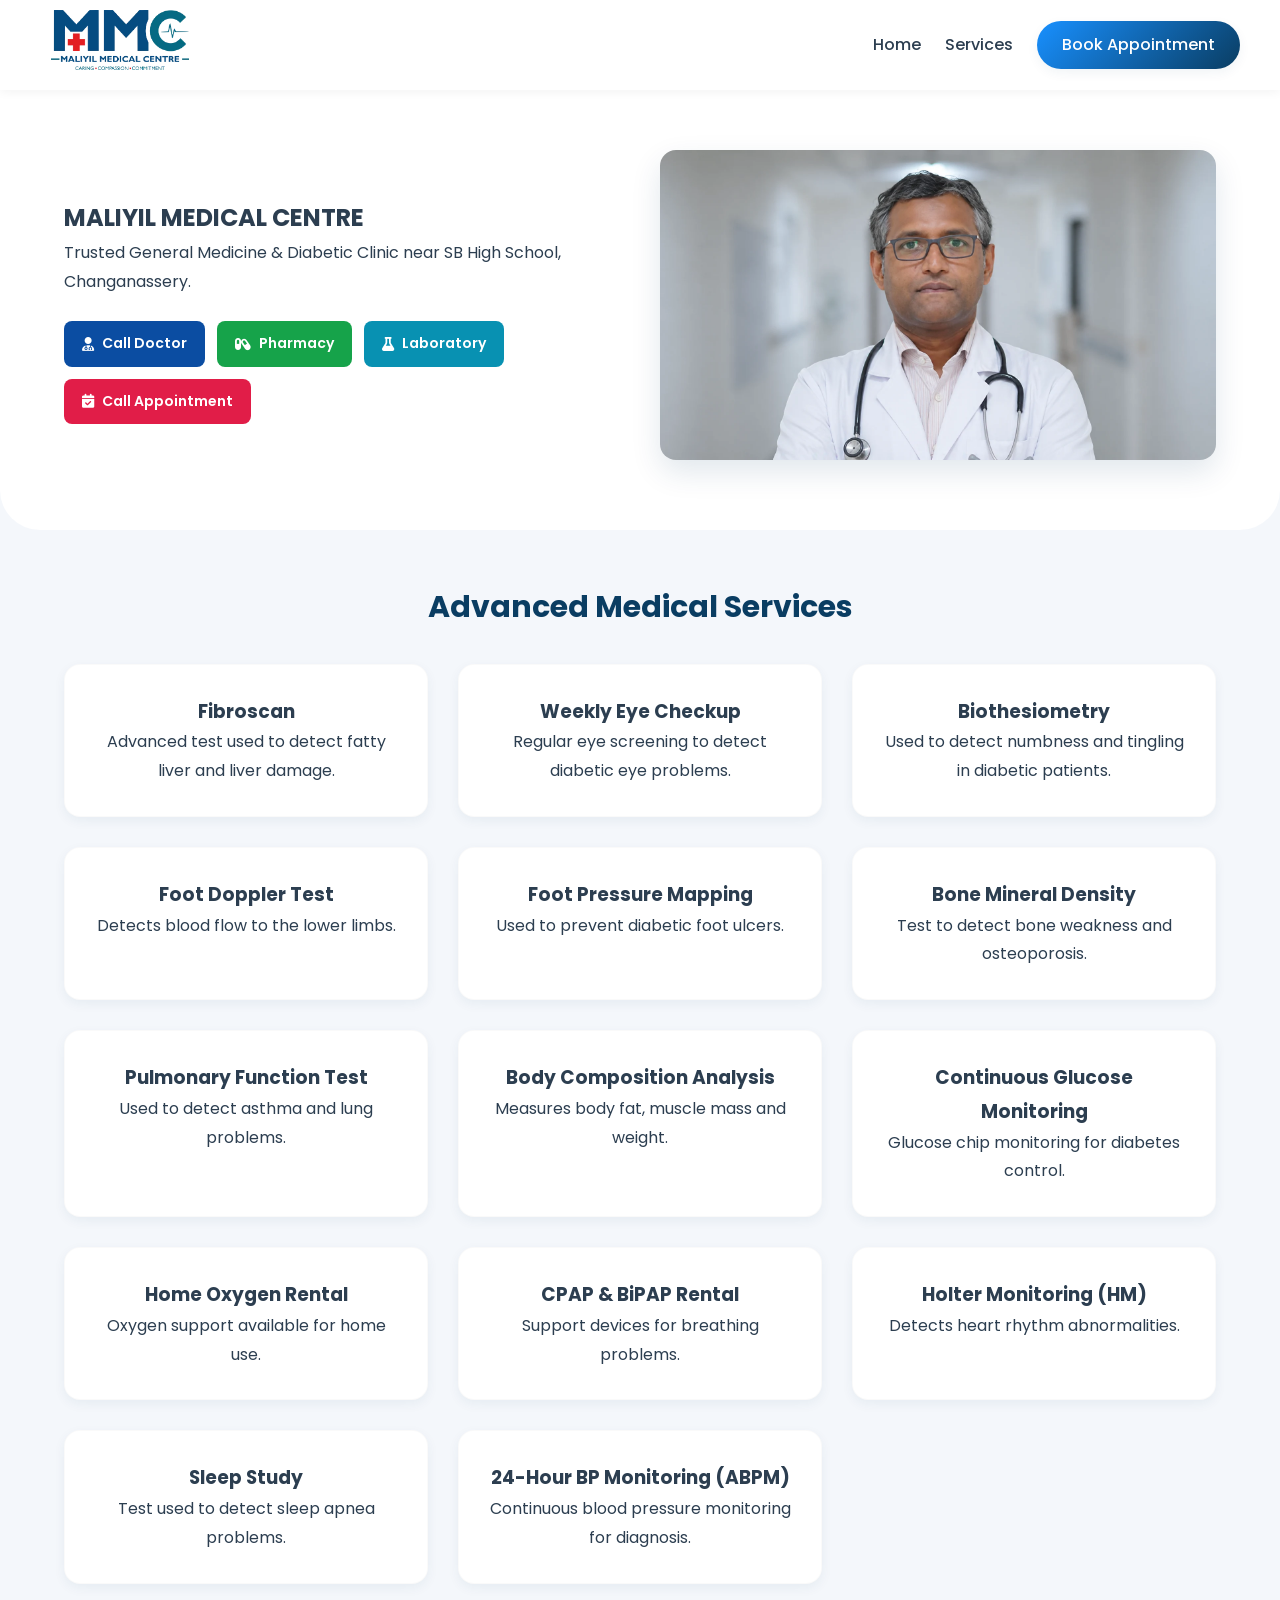
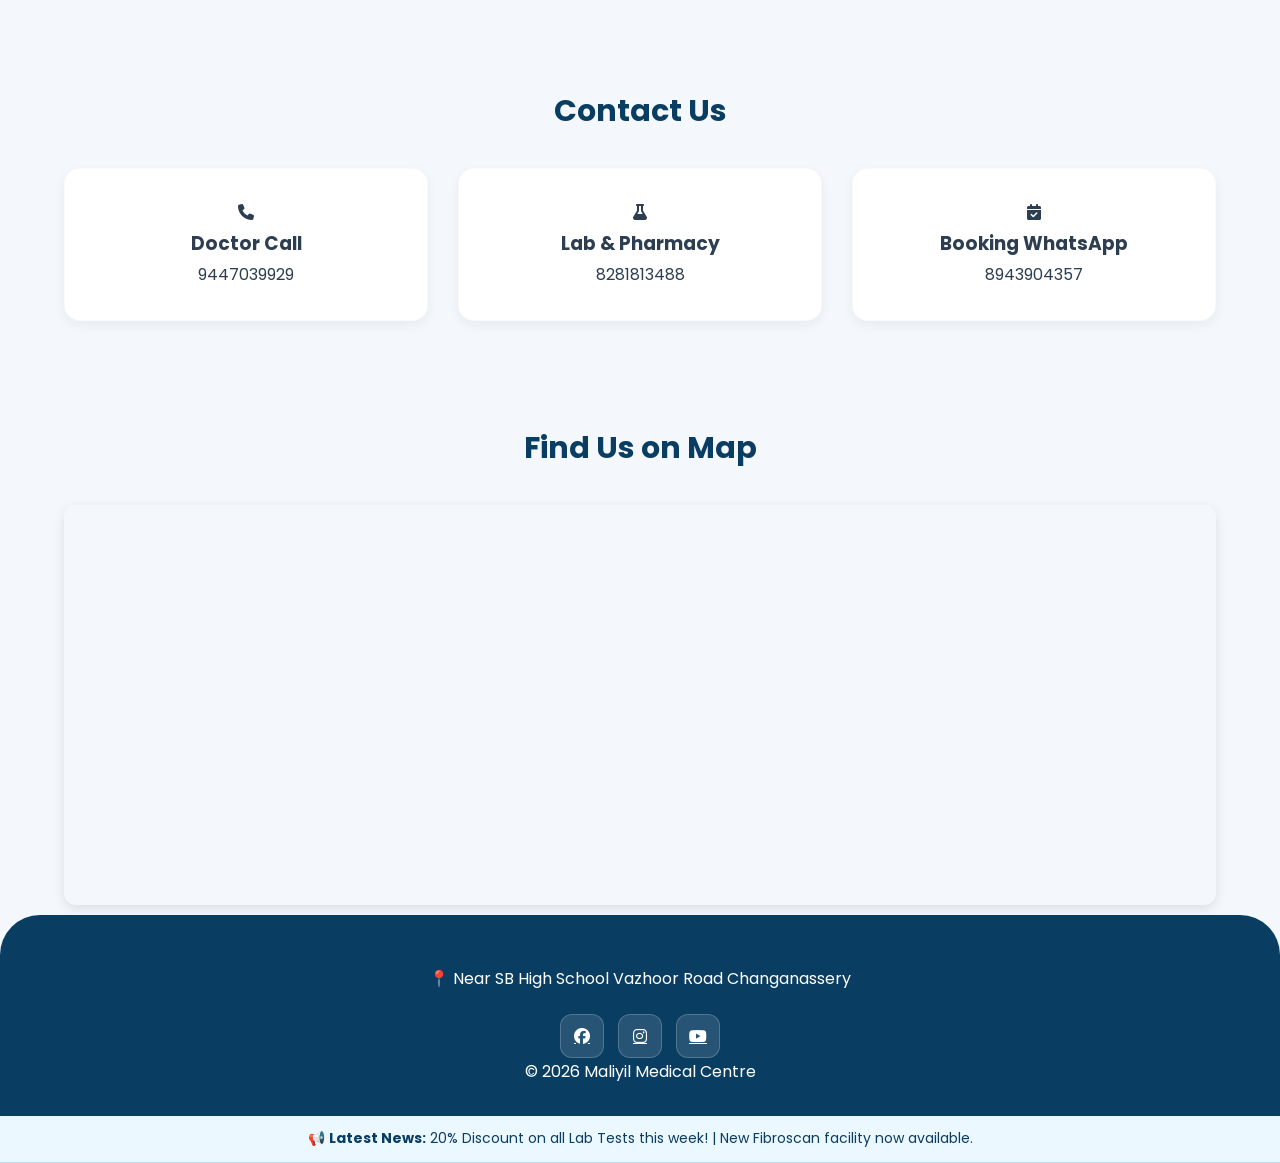
==== index.html @ bd2d511b "Update Holter Monitoring title with abbreviation (HM)" ====
<!DOCTYPE html>
<html lang="en">

<head>

  <meta charset="UTF-8">
  <meta name="viewport" content="width=device-width, initial-scale=1.0">

  <title>Maliyil Medical Centre | Trusted Healthcare in Changanassery</title>
  <meta name="description"
    content="Maliyil Medical Centre in Changanassery offers expert medical treatments, advanced laboratory services, and a 24/7 pharmacy. Quality healthcare since 1991.">
  <meta name="keywords"
    content="Maliyil Medical Centre, Hospital in Changanassery, Lab services Kottayam, 24/7 Pharmacy Kerala, Medical clinic">

  <meta property="og:type" content="website">
  <meta property="og:url" content="https://maliyilmed.in/">
  <meta property="og:title" content="Maliyil Medical Centre | Trusted Healthcare">
  <meta property="og:description"
    content="Expert medical care, advanced lab, and 24/7 pharmacy services at Maliyil Medical Centre, Changanassery.">
  <meta property="og:image" content="https://maliyilmed.in/images/og-image.jpg">
  <link rel="stylesheet" href="style.css">

  <link href="https://fonts.googleapis.com/css2?family=Poppins:wght@300;400;500;600;700&display=swap" rel="stylesheet">

  <link rel="stylesheet" href="https://cdnjs.cloudflare.com/ajax/libs/font-awesome/6.5.0/css/all.min.css">
  <link rel="icon" type="image/png" href="images/favicon.png">
</head>

<body>

  <!-- HEADER -->

  <header class="header">

    <div class="container header-container">

      <!-- LOGO -->

      <div class="logo">
        <img src="images/logo.webp" alt="Maliyil Medical Centre" width="160" height="60">
      </div>

      <!-- MOBILE MENU BUTTON -->

      <div class="menu-toggle" id="menu-toggle">

        <i class="fa-solid fa-bars"></i>

      </div>

      <!-- NAVIGATION -->

      <nav class="nav" id="nav-menu">

        <a href="index.html">Home</a>

        <a href="services.html">Services</a>

        <a href="contact.html" class="btn-main">
          Book Appointment
        </a>

      </nav>

    </div>

  </header>



  <!-- HERO SECTION -->

  <section class="hero">

    <div class="container hero-grid">

      <div>

        <h1>
          MALIYIL MEDICAL CENTRE
        </h1>

        <p>
          Trusted General Medicine & Diabetic Clinic
          near SB High School, Changanassery.
        </p>

        <div class="hero-buttons">

          <a href="tel:9447039929" class="call-btn doctor">
            <i class="fa-solid fa-user-doctor"></i>
            Call Doctor
          </a>

          <a href="tel:8281813488" class="call-btn pharmacy">
            <i class="fa-solid fa-capsules"></i>
            Pharmacy
          </a>

          <a href="tel:8281813488" class="call-btn lab">
            <i class="fa-solid fa-flask"></i>
            Laboratory
          </a>

          <a href="tel:8943904357" class="call-btn appointment">

            <i class="fa-solid fa-calendar-check"></i>
            Call Appointment

          </a>


        </div>

      </div>

      <div>

        <img src="images/doctor.webp" alt="Doctor Consultation">

      </div>

    </div>

  </section>



  <!-- TITLE -->

  <section class="services">

    <div class="container">

      <h2 class="section-title">

        Advanced Medical Services

      </h2>



      <div class="services-grid">

        <!-- Fibroscan -->

        <div class="service-card">

          <h3>Fibroscan</h3>

          <p>

            Advanced test used to detect
            fatty liver and liver damage.

          </p>

        </div>



        <!-- Eye Check -->

        <div class="service-card">

          <h3>Weekly Eye Checkup</h3>

          <p>

            Regular eye screening to
            detect diabetic eye problems.

          </p>

        </div>



        <!-- Biothesiometry -->

        <div class="service-card">

          <h3>Biothesiometry</h3>

          <p>

            Used to detect numbness
            and tingling in diabetic patients.

          </p>

        </div>



        <!-- Foot Doppler -->

        <div class="service-card">

          <h3>Foot Doppler Test</h3>

          <p>

            Detects blood flow to the
            lower limbs.

          </p>

        </div>



        <!-- Foot Pressure -->

        <div class="service-card">

          <h3>Foot Pressure Mapping</h3>

          <p>

            Used to prevent diabetic
            foot ulcers.

          </p>

        </div>



        <!-- Bone -->

        <div class="service-card">

          <h3>Bone Mineral Density</h3>

          <p>

            Test to detect bone weakness
            and osteoporosis.

          </p>

        </div>



        <!-- Pulmonary -->

        <div class="service-card">

          <h3>Pulmonary Function Test</h3>

          <p>

            Used to detect asthma
            and lung problems.

          </p>

        </div>



        <!-- Body Composition -->

        <div class="service-card">

          <h3>Body Composition Analysis</h3>

          <p>

            Measures body fat,
            muscle mass and weight.

          </p>

        </div>



        <!-- CGM -->

        <div class="service-card">

          <h3>Continuous Glucose Monitoring</h3>

          <p>

            Glucose chip monitoring
            for diabetes control.

          </p>

        </div>



        <!-- Oxygen -->

        <div class="service-card">

          <h3>Home Oxygen Rental</h3>

          <p>

            Oxygen support available
            for home use.

          </p>

        </div>



        <!-- CPAP -->

        <div class="service-card">

          <h3>CPAP & BiPAP Rental</h3>

          <p>

            Support devices for
            breathing problems.

          </p>

        </div>



        <!-- Holter -->

        <div class="service-card">

          <h3>Holter Monitoring (HM)</h3>

          <p>

            Detects heart rhythm
            abnormalities.

          </p>

        </div>



        <!-- Sleep Study -->

        <div class="service-card">

          <h3>Sleep Study</h3>

          <p>

            Test used to detect
            sleep apnea problems.

          </p>

        </div>



        <!-- ABPM -->

        <div class="service-card">

          <h3>24-Hour BP Monitoring (ABPM)</h3>

          <p>

            Continuous blood pressure
            monitoring for diagnosis.

          </p>

        </div>



      </div>

    </div>

  </section>


  <!-- CONTACT QUICK -->

  <section class="contact">

    <div class="container">

      <h2 class="section-title">

        Contact Us

      </h2>

      <div class="contact-grid">

        <div class="contact-card">

          <i class="fa-solid fa-phone"></i>

          <h3>Doctor Call</h3>

          <p>

            9447039929

          </p>

        </div>



        <div class="contact-card">

          <i class="fa-solid fa-flask"></i>

          <h3>Lab & Pharmacy</h3>

          <p>

            8281813488

          </p>

        </div>



        <div class="contact-card">

          <i class="fa-solid fa-calendar-check"></i>

          <h3>Booking WhatsApp</h3>

          <p>

            8943904357

          </p>

        </div>

      </div>

      <div style="margin-top:50px;">

        <h2 class="section-title">Find Us on Map</h2>

        <iframe
          src="https://www.google.com/maps/embed?pb=!1m14!1m8!1m3!1d1099.1282181165736!2d76.5483012987372!3d9.453321953961831!3m2!1i1024!2i768!4f13.1!3m3!1m2!1s0x3b0625fd7ff3248b%3A0x5011b2dc73ebc284!2sMaliyil%20Medical%20centre!5e1!3m2!1sen!2sin!4v1778557813801!5m2!1sen!2sin"
          width="100%" height="400" style="border:0; border-radius: 12px; box-shadow: 0 4px 12px rgba(0,0,0,0.1);"
          allowfullscreen="" loading="lazy"></iframe>

      </div>

    </div>

  </section>



  <!-- FOOTER -->

  <footer class="footer">

    <div class="container">

      <p>

        📍 Near SB High School
        Vazhoor Road
        Changanassery

      </p>



      <div class="footer-social">

        <a href="#">
          <i class="fab fa-facebook"></i>
        </a>

        <a href="#">
          <i class="fab fa-instagram"></i>
        </a>

        <a href="#">
          <i class="fab fa-youtube"></i>
        </a>

      </div>



      <p>

        © 2026 Maliyil Medical Centre

      </p>

    </div>

  </footer>

  <div class="news-ticker">
    <p>📢 <b>Latest News:</b> 20% Discount on all Lab Tests this week! | New Fibroscan facility now available.</p>
  </div>
  <script src="script.js"></script></body>

</html>
---- style.css ----
/* ============================================================
   Maliyil Medical Centre - Professional Clean CSS
   Developed by: Max Efex (Aneesh K Rajeev)
   ============================================================ */

/* 1. RESET & VARIABLES */
:root {
  --primary-blue: #0A3D62;
  /* Deep Premium Navy */
  --accent-blue: #1890FF;
  /* Bright Medical Blue */
  --bg-light: #F4F7FB;
  --text-main: #2C3E50;
  --text-muted: #576574;
  --white: #FFFFFF;
  --shadow-sm: 0 4px 12px rgba(10, 61, 98, 0.06);
  --shadow-lg: 0 12px 30px rgba(10, 61, 98, 0.12);
  --radius: 16px;
  --transition: all 0.3s ease;
}

* {
  margin: 0;
  padding: 0;
  box-sizing: border-box;
  font-family: 'Poppins', sans-serif;
}

body {
  background: var(--bg-light);
  color: var(--text-main);
  font-size: 16px;
  line-height: 1.8;
  overflow-x: hidden;
}

.container {
  width: 90%;
  max-width: 1200px;
  margin: auto;
}

/* 2. NEWS TICKER (For Weekly Updates) */
.news-ticker {
  background: #EBF8FF;
  color: var(--primary-blue);
  padding: 10px 0;
  font-size: 14px;
  border-bottom: 1px solid #BEE3F8;
  overflow: hidden;
  text-align: center;
}

.news-ticker p {
  display: inline-block;
  white-space: nowrap;
  animation: ticker 25s linear infinite;
}

@keyframes ticker {
  0% {
    transform: translateX(100%);
  }

  100% {
    transform: translateX(-100%);
  }
}

/* 3. HEADER & NAVIGATION */
.header {
  height: 90px;
  min-height: 90px;
  /* CLS തടയാൻ */
  display: flex;
  align-items: center;
  background: #fff;
  box-shadow: 0 2px 10px rgba(0, 0, 0, 0.05);
  position: sticky;
  top: 0;
  z-index: 1000;
}

.header-container {
  display: flex;
  justify-content: space-between;
  align-items: center;
  width: 100%;
}

.logo img {
  height: 60px;
  width: 160px;
  /* Speed സ്കോറിനായി ഫിക്സ്ഡ് ആക്കി */
  object-fit: contain;
}

.nav {
  display: flex;
  align-items: center;
}

.nav a {
  margin-left: 24px;
  text-decoration: none;
  color: var(--text-main);
  font-weight: 500;
  transition: var(--transition);
}

.nav a:hover {
  color: var(--accent-blue);
}

.menu-toggle {
  display: none;
  font-size: 28px;
  cursor: pointer;
  color: var(--primary-blue);
  position: relative;
  z-index: 1001;
}

/* 4. BUTTONS & HERO SECTION */
.btn-main {
  background: linear-gradient(135deg, var(--accent-blue), var(--primary-blue));
  color: var(--white) !important;
  padding: 10px 25px;
  border-radius: 50px;
  font-weight: 600;
  text-decoration: none;
  margin-left: 20px;
  box-shadow: var(--shadow-sm);
  transition: var(--transition);
}

.hero {
  padding: 60px 0;
  background: var(--white);
  border-bottom-left-radius: 40px;
  border-bottom-right-radius: 40px;
}

.hero-grid {
  display: grid;
  grid-template-columns: 1fr 1fr;
  align-items: center;
  gap: 40px;
}

.hero-buttons {
  display: flex;
  flex-wrap: wrap;
  gap: 12px;
  margin-top: 25px;
}

.call-btn {
  padding: 10px 18px;
  font-size: 14px;
  border-radius: 8px;
  color: white;
  font-weight: 600;
  text-decoration: none;
  display: flex;
  align-items: center;
  justify-content: center;
  gap: 8px;
  width: auto;
  transition: var(--transition);
}

.doctor {
  background: #0b4da2;
}

.pharmacy {
  background: #16a34a;
}

.lab {
  background: #0891b2;
}

.appointment {
  background: #e11d48;
}

.hero img {
  width: 100%;
  border-radius: var(--radius);
  box-shadow: var(--shadow-lg);
}

/* 5. CARDS & GRIDS (Services, Lab, Packages) */
.section-title {
  text-align: center;
  font-size: 30px;
  color: var(--primary-blue);
  margin: 50px 0 30px;
}

.services-grid,
.packages-grid,
.contact-grid {
  display: grid;
  grid-template-columns: repeat(auto-fit, minmax(280px, 1fr));
  gap: 30px;
  padding-bottom: 50px;
}

.service-card,
.package-card,
.contact-card {
  background: var(--white);
  padding: 30px;
  border-radius: var(--radius);
  box-shadow: var(--shadow-sm);
  text-align: center;
  transition: var(--transition);
  border: 1px solid rgba(0, 0, 0, 0.02);
}

.service-card:hover {
  transform: translateY(-5px);
  box-shadow: var(--shadow-lg);
}

.price {
  display: block;
  font-size: 20px;
  font-weight: 700;
  color: #2ecc71;
  margin: 15px 0;
}

/* 6. GALLERY (CLS FIX) */
.gallery-grid {
  display: grid;
  grid-template-columns: repeat(auto-fit, minmax(300px, 1fr));
  gap: 20px;
}

.gallery-grid img {
  width: 100%;
  aspect-ratio: 4 / 3;
  /* ലേഔട്ട് ജമ്പിംഗ് ഒഴിവാക്കാൻ */
  object-fit: cover;
  border-radius: var(--radius);
  background: #e2e8f0;
  transition: var(--transition);
}

/* 7. BOOKING FORM & WIDGET (Contact Page Fix) */
.booking-widget {
  max-width: 800px;
  margin: 40px auto;
  background: var(--white);
  padding: 35px;
  border-radius: 16px;
  box-shadow: var(--shadow-sm);
}

.form-row {
  display: grid;
  grid-template-columns: 1fr 1fr;
  gap: 20px;
  margin-bottom: 20px;
}

.contact-form input,
.contact-form select,
.contact-form textarea {
  width: 100%;
  padding: 14px;
  border: 1px solid #E2E8F0;
  border-radius: 10px;
  font-size: 15px;
  outline: none;
  background: #F8FAFC;
}

.contact-form textarea {
  grid-column: span 2;
  height: 120px;
}

.btn-submit {
  width: 100%;
  background: var(--primary-blue);
  color: #fff;
  padding: 16px;
  border: none;
  border-radius: 10px;
  font-size: 18px;
  font-weight: 600;
  cursor: pointer;
}

.slots-grid {
  display: grid;
  grid-template-columns: repeat(auto-fit, minmax(110px, 1fr));
  gap: 12px;
  margin: 30px auto 0;
  max-width: 1000px;
}

.slot-btn {
  display: inline-flex;
  align-items: center;
  justify-content: center;
  min-height: 48px;
  padding: 12px 14px;
  border-radius: 12px;
  border: 1px solid rgba(11, 77, 162, 0.18);
  background: #fff;
  color: var(--primary-blue);
  font-weight: 700;
  text-decoration: none;
  transition: var(--transition);
  box-shadow: 0 8px 20px rgba(11, 77, 162, 0.05);
}

.slot-btn:hover {
  transform: translateY(-2px);
  background: rgba(24, 144, 255, 0.1);
  border-color: var(--accent-blue);
}

.slot-btn:active {
  background: var(--accent-blue);
  color: #fff;
  border-color: transparent;
}

.footer-social {
  display: inline-flex;
  gap: 14px;
  justify-content: center;
  align-items: center;
  margin-top: 20px;
}

.footer-social a {
  width: 44px;
  height: 44px;
  display: inline-flex;
  align-items: center;
  justify-content: center;
  border-radius: 12px;
  background: rgba(255, 255, 255, 0.12);
  color: var(--white);
  border: 1px solid rgba(255, 255, 255, 0.2);
  transition: var(--transition);
}

.footer-social a:hover {
  background: var(--accent-blue);
  color: #fff;
  transform: translateY(-2px);
}

/* 8. FOOTER & FLOAT */
.footer {
  background: var(--primary-blue);
  color: var(--white);
  text-align: center;
  padding: 50px 0 30px;
  border-top-left-radius: 40px;
  border-top-right-radius: 40px;
}

.whatsapp-float {
  position: fixed;
  bottom: 25px;
  right: 25px;
  background: #25D366;
  color: white;
  width: 60px;
  height: 60px;
  display: flex;
  align-items: center;
  justify-content: center;
  border-radius: 50%;
  z-index: 2000;
  box-shadow: var(--shadow-lg);
}

/* 9. MOBILE RESPONSIVE MEDIA QUERIES */
@media (max-width: 768px) {
  .header {
    height: 80px;
    min-height: 80px;
  }

  .logo img {
    height: 50px;
    width: 130px;
  }

  .menu-toggle {
    display: block;
  }

  .nav {
    display: none;
    /* ഡിഫോൾട്ട് ആയി ഹൈഡ് ചെയ്യുന്നു */
    position: absolute;
    top: 80px;
    left: 0;
    width: 100%;
    background: #fff;
    flex-direction: column;
    padding: 20px;
    box-shadow: var(--shadow-lg);
    z-index: 1000;
  }

  .nav.active {
    display: flex !important;
  }

  .nav a {
    margin: 10px 0;
    width: 100%;
    text-align: center;
  }

  .btn-main {
    margin-left: 0;
    width: 100%;
    text-align: center;
  }

  .hero-grid {
    grid-template-columns: 1fr;
    text-align: center;
  }

  .hero-buttons {
    justify-content: center;
  }

  .call-btn {
    flex: 1 1 100%;
  }

  .form-row {
    grid-template-columns: 1fr;
  }

  .contact-form textarea {
    grid-column: span 1;
  }
}

/* ============================================================
   10. INTERACTIVE BOOKING, CANCELLATION & STAFF PORTAL STYLES
   ============================================================ */

/* Disabled Slot State */
.slot-btn.disabled {
  background: #f1f5f9 !important;
  color: #94a3b8 !important;
  border-color: #cbd5e1 !important;
  cursor: not-allowed !important;
  transform: none !important;
  box-shadow: none !important;
  pointer-events: none;
}

.slot-btn.disabled::after {
  content: ' (Booked)';
  font-size: 11px;
  font-weight: normal;
  display: block;
}

/* Tab Switching Styles */
.tab-container {
  display: flex;
  justify-content: center;
  gap: 15px;
  margin-bottom: 30px;
}

.tab-btn {
  padding: 12px 30px;
  font-size: 16px;
  font-weight: 600;
  border-radius: 50px;
  border: 1px solid #E2E8F0;
  background: var(--white);
  color: var(--text-main);
  cursor: pointer;
  transition: var(--transition);
}

.tab-btn.active {
  background: var(--primary-blue);
  color: var(--white);
  border-color: var(--primary-blue);
}

.tab-content {
  display: none;
}

.tab-content.active {
  display: block;
}

/* Loading Spinner */
.spinner-container {
  display: flex;
  flex-direction: column;
  align-items: center;
  justify-content: center;
  padding: 30px;
  gap: 12px;
}

.spinner {
  width: 40px;
  height: 40px;
  border: 4px solid rgba(10, 61, 98, 0.1);
  border-left-color: var(--primary-blue);
  border-radius: 50%;
  animation: spin 1s linear infinite;
}

@keyframes spin {
  to { transform: rotate(360deg); }
}

/* Staff Portal Specific Dashboard */
.staff-auth-container {
  max-width: 400px;
  margin: 100px auto;
  background: var(--white);
  padding: 40px;
  border-radius: var(--radius);
  box-shadow: var(--shadow-lg);
  text-align: center;
}

.staff-auth-container h2 {
  color: var(--primary-blue);
  margin-bottom: 20px;
}

.staff-auth-container input {
  width: 100%;
  padding: 14px;
  margin-bottom: 20px;
  border: 1px solid #E2E8F0;
  border-radius: 10px;
  font-size: 16px;
  text-align: center;
  outline: none;
}

.staff-dashboard {
  display: none;
}

.staff-dashboard.active {
  display: block;
}

.staff-slot-card {
  display: flex;
  flex-direction: column;
  justify-content: space-between;
  align-items: center;
  background: var(--white);
  padding: 20px;
  border-radius: var(--radius);
  box-shadow: var(--shadow-sm);
  border: 1px solid rgba(0,0,0,0.05);
  transition: var(--transition);
}

.staff-slot-card.free {
  border-left: 5px solid #2ecc71;
}

.staff-slot-card.booked {
  border-left: 5px solid #e74c3c;
}

.staff-slot-card.staff-booked {
  border-left: 5px solid #3498db;
}

.staff-slot-header {
  display: flex;
  justify-content: space-between;
  width: 100%;
  margin-bottom: 10px;
}

.staff-slot-time {
  font-weight: 700;
  font-size: 18px;
  color: var(--primary-blue);
}

.staff-slot-badge {
  padding: 3px 10px;
  border-radius: 20px;
  font-size: 12px;
  font-weight: 600;
  text-transform: uppercase;
}

.staff-slot-badge.free {
  background: rgba(46, 204, 113, 0.1);
  color: #27ae60;
}

.staff-slot-badge.booked {
  background: rgba(231, 76, 60, 0.1);
  color: #c0392b;
}

.staff-slot-badge.staff-booked {
  background: rgba(52, 152, 219, 0.1);
  color: #2980b9;
}

.staff-patient-info {
  width: 100%;
  text-align: left;
  margin: 10px 0;
  font-size: 14px;
  color: var(--text-muted);
}

.staff-patient-info strong {
  color: var(--text-main);
}

.btn-staff-action {
  width: 100%;
  padding: 10px;
  border: none;
  border-radius: 8px;
  font-weight: 600;
  cursor: pointer;
  transition: var(--transition);
  margin-top: 10px;
}

.btn-staff-action.book {
  background: #2ecc71;
  color: var(--white);
}

.btn-staff-action.book:hover {
  background: #27ae60;
}

.btn-staff-action.cancel {
  background: #e74c3c;
  color: var(--white);
}

.btn-staff-action.cancel:hover {
  background: #c0392b;
}

/* Modal Popup */
.modal-overlay {
  display: none;
  position: fixed;
  top: 0; left: 0; width: 100%; height: 100%;
  background: rgba(0,0,0,0.5);
  align-items: center;
  justify-content: center;
  z-index: 3000;
}

.modal-overlay.active {
  display: flex;
}

.modal-content {
  background: var(--white);
  padding: 30px;
  border-radius: var(--radius);
  max-width: 500px;
  width: 90%;
  position: relative;
  box-shadow: var(--shadow-lg);
}

.modal-close {
  position: absolute;
  top: 15px; right: 15px;
  font-size: 20px;
  cursor: pointer;
  color: var(--text-muted);
}
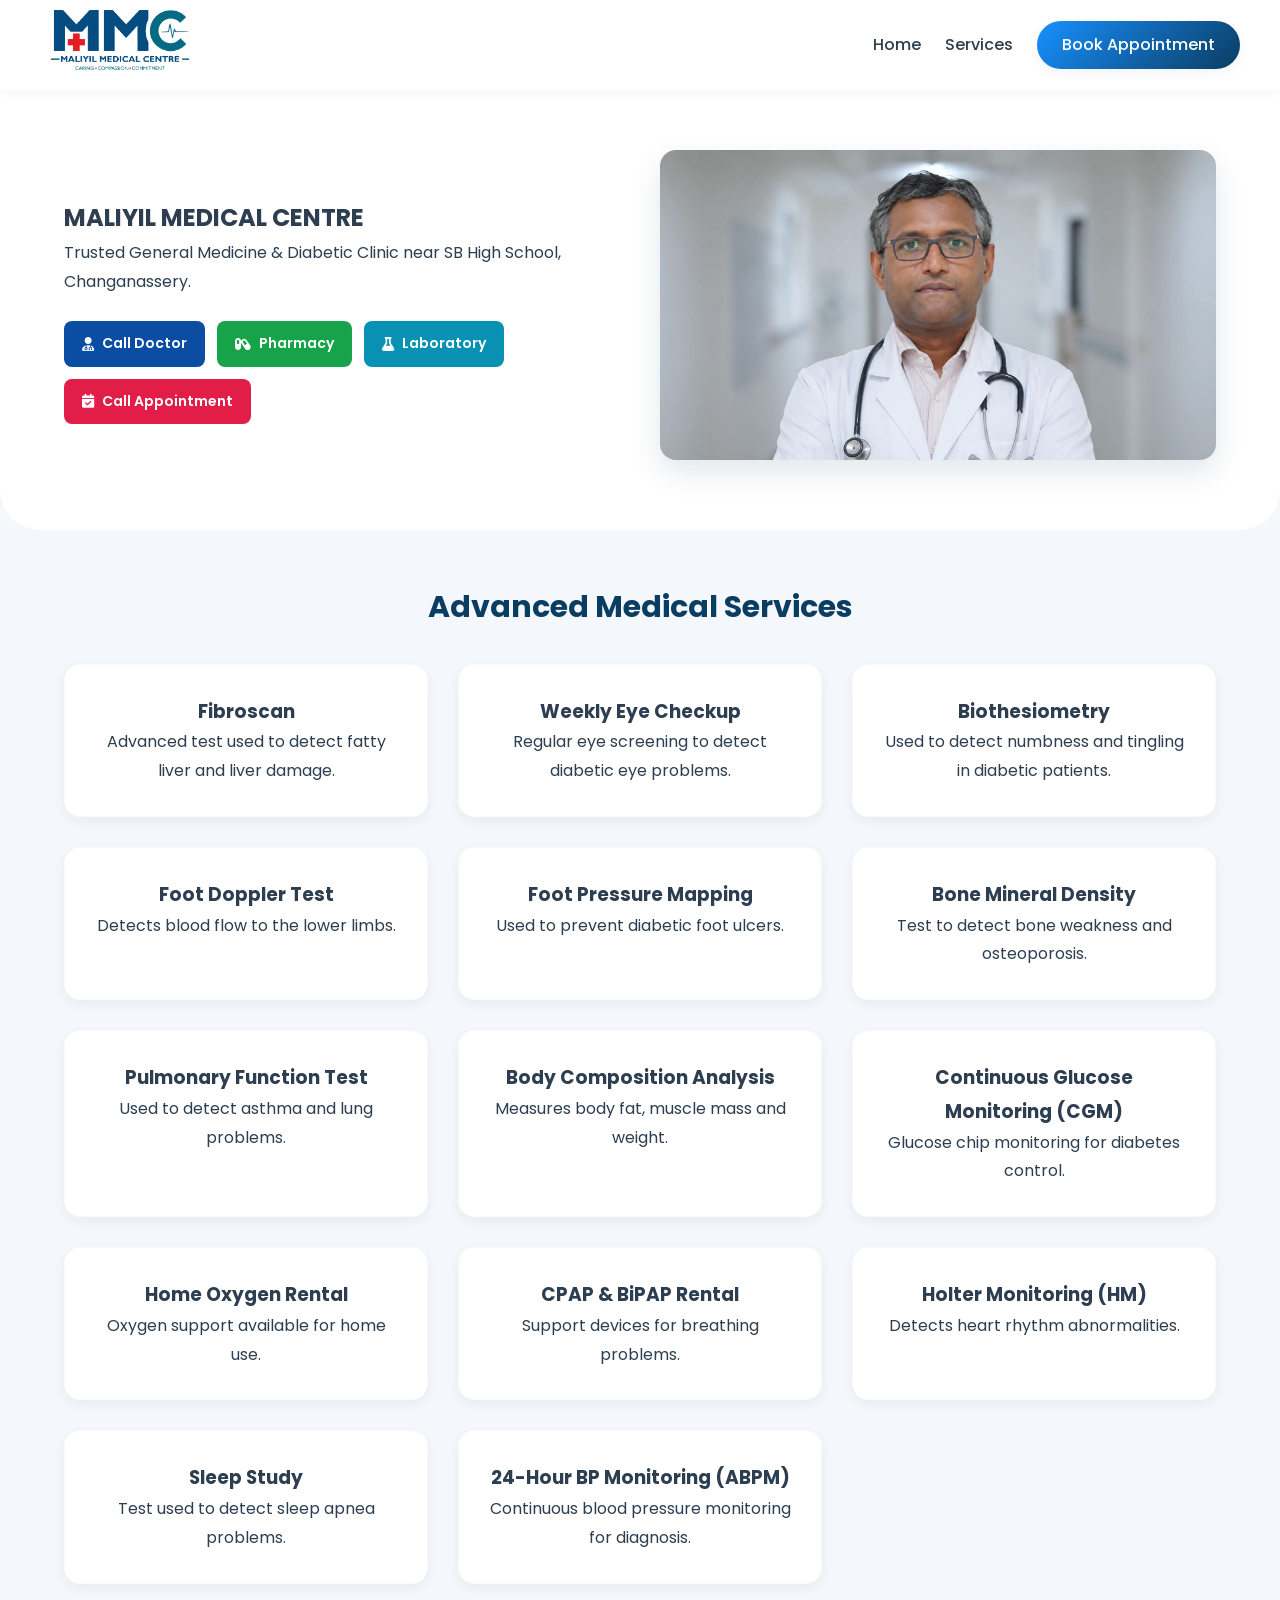
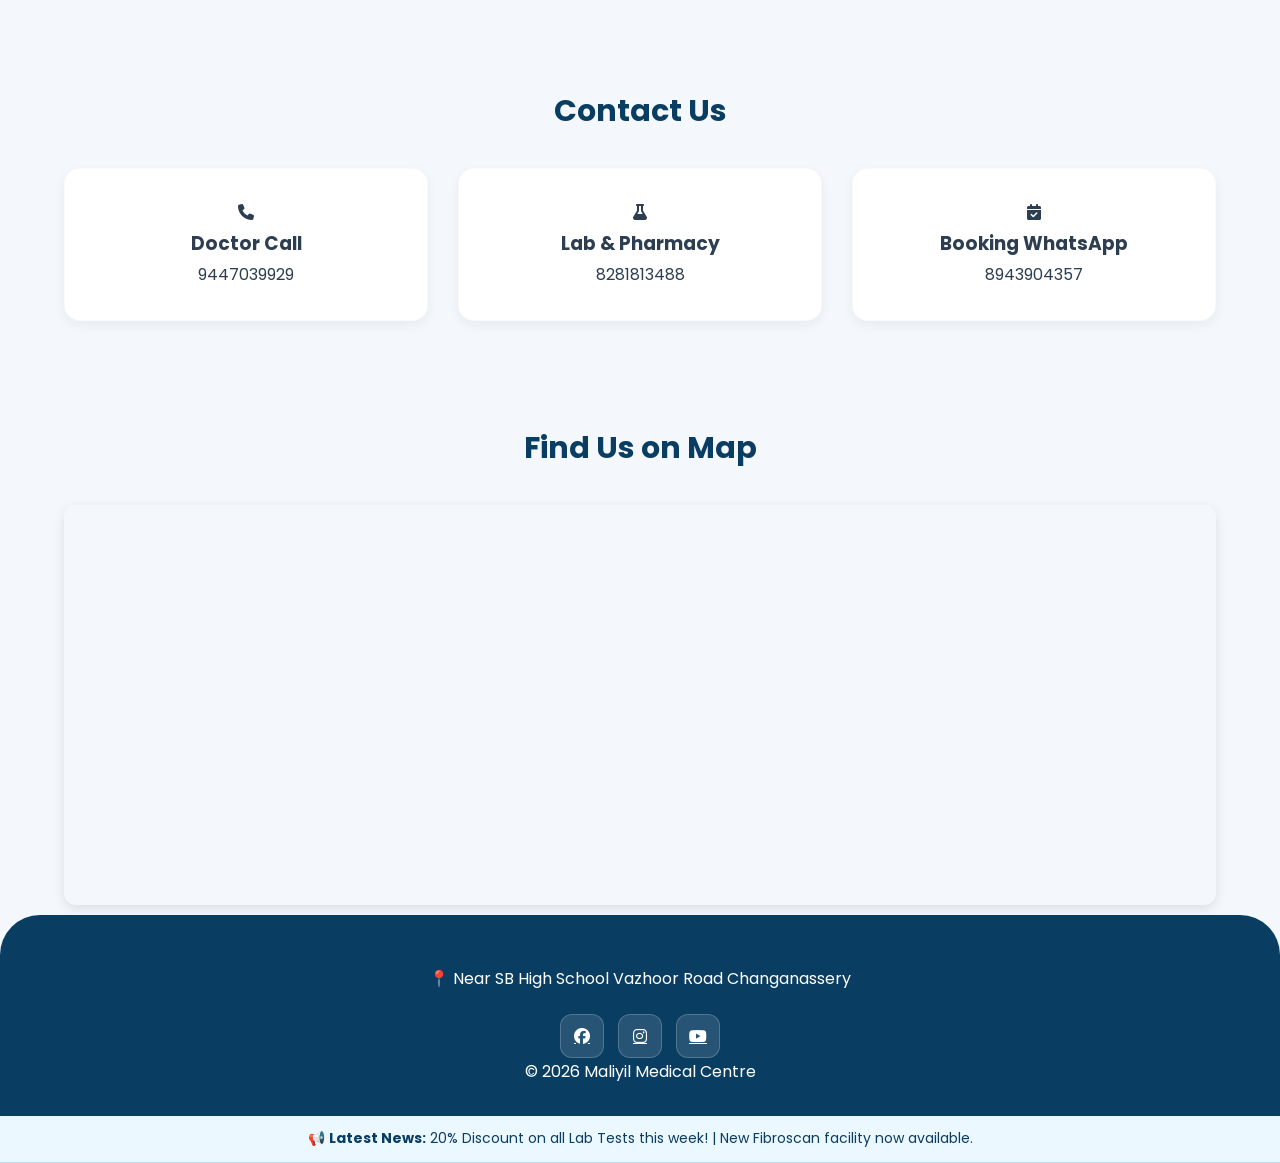
==== commit 63a7662d: "Update Continuous Glucose Monitoring heading in index.html to include (CGM)" ====
--- a/index.html
+++ b/index.html
@@ -282,7 +282,7 @@
 
         <div class="service-card">
 
-          <h3>Continuous Glucose Monitoring</h3>
+          <h3>Continuous Glucose Monitoring (CGM)</h3>
 
           <p>
 
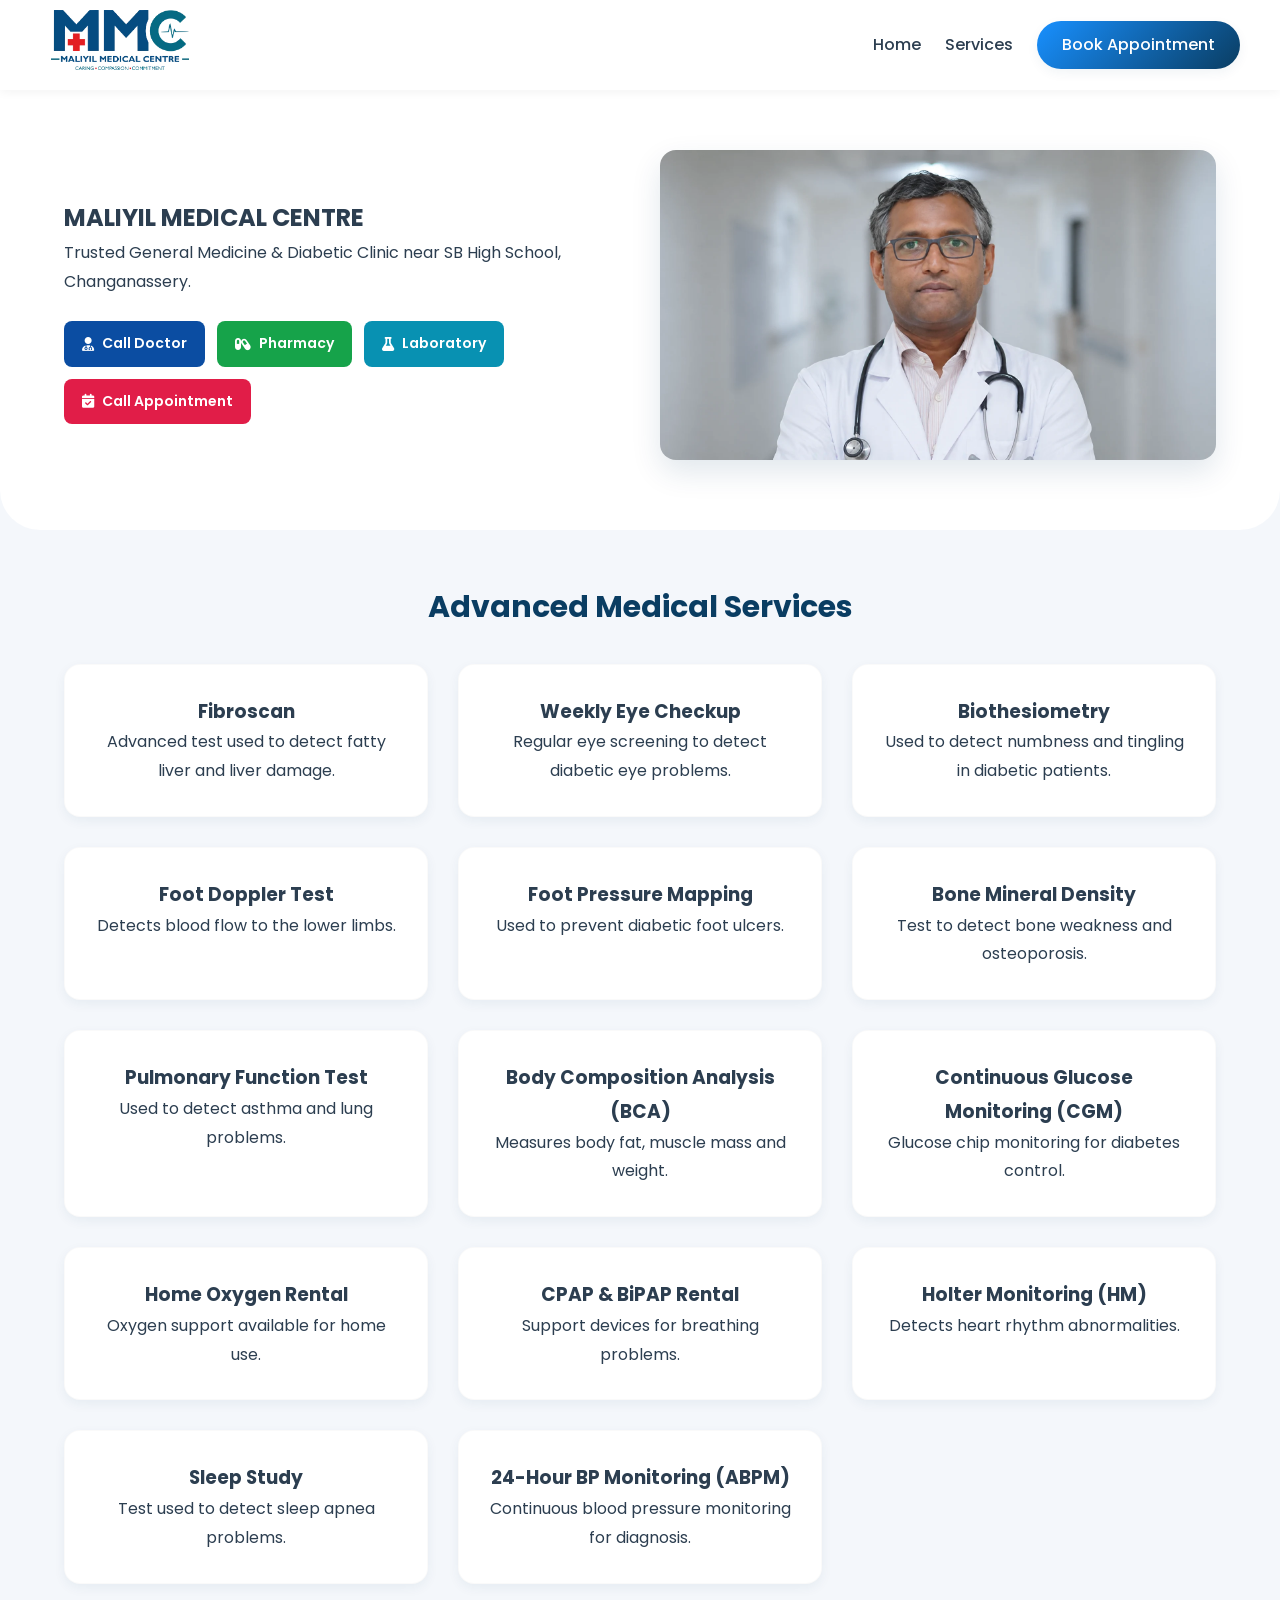
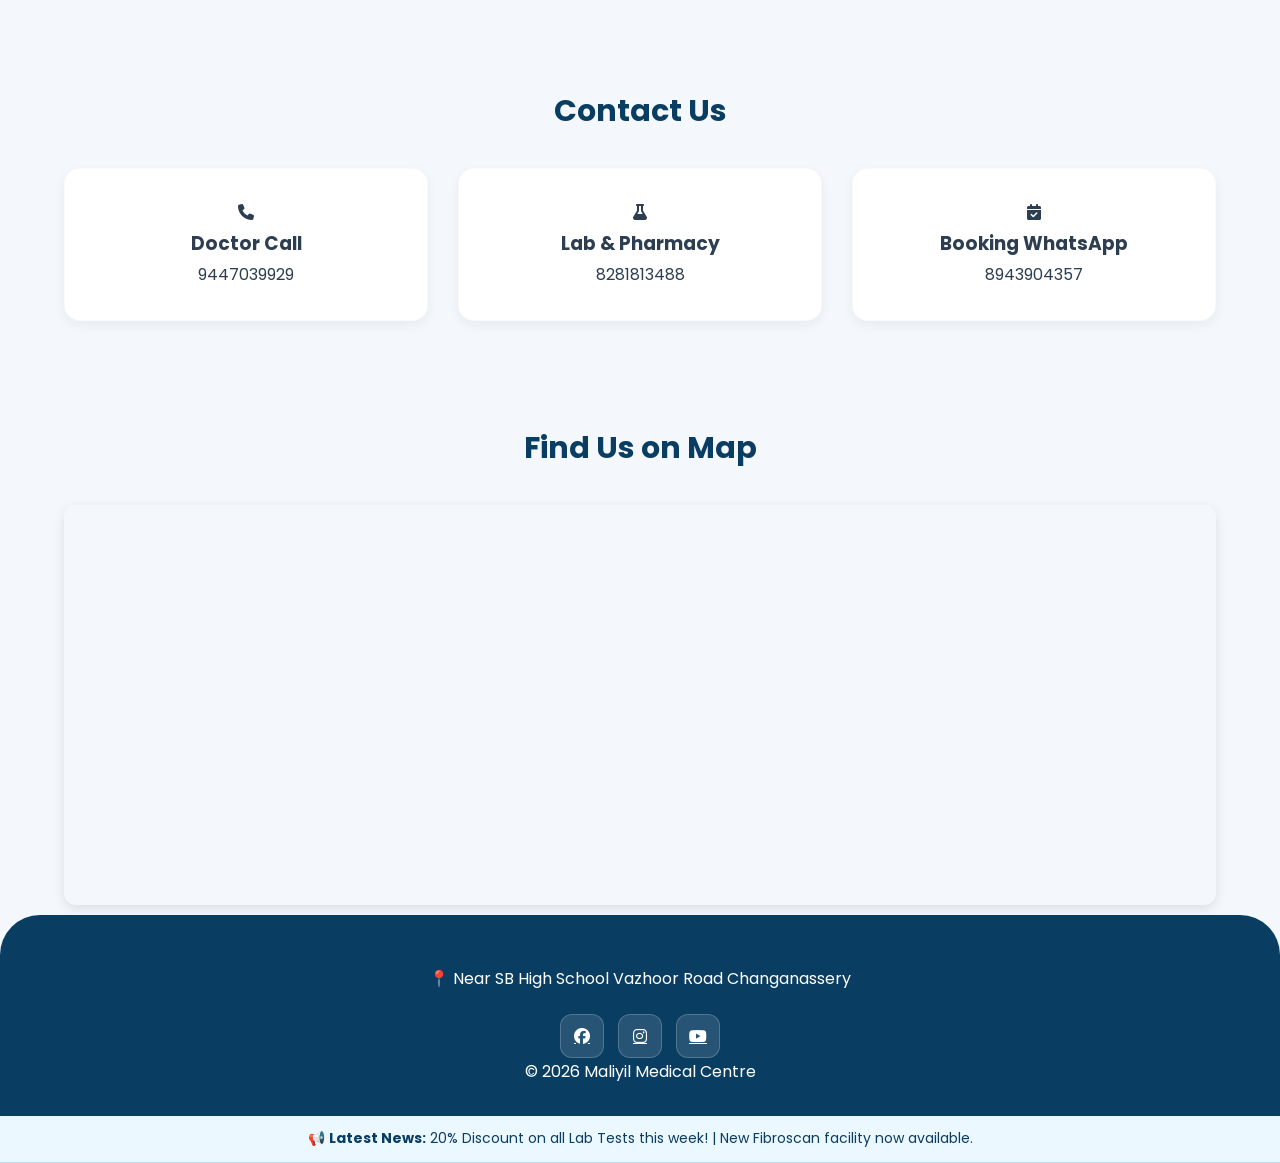
==== commit fc900157: "Update Body Composition Analysis heading in index.html to include (BCA)" ====
--- a/index.html
+++ b/index.html
@@ -265,7 +265,7 @@
 
         <div class="service-card">
 
-          <h3>Body Composition Analysis</h3>
+          <h3>Body Composition Analysis (BCA)</h3>
 
           <p>
 
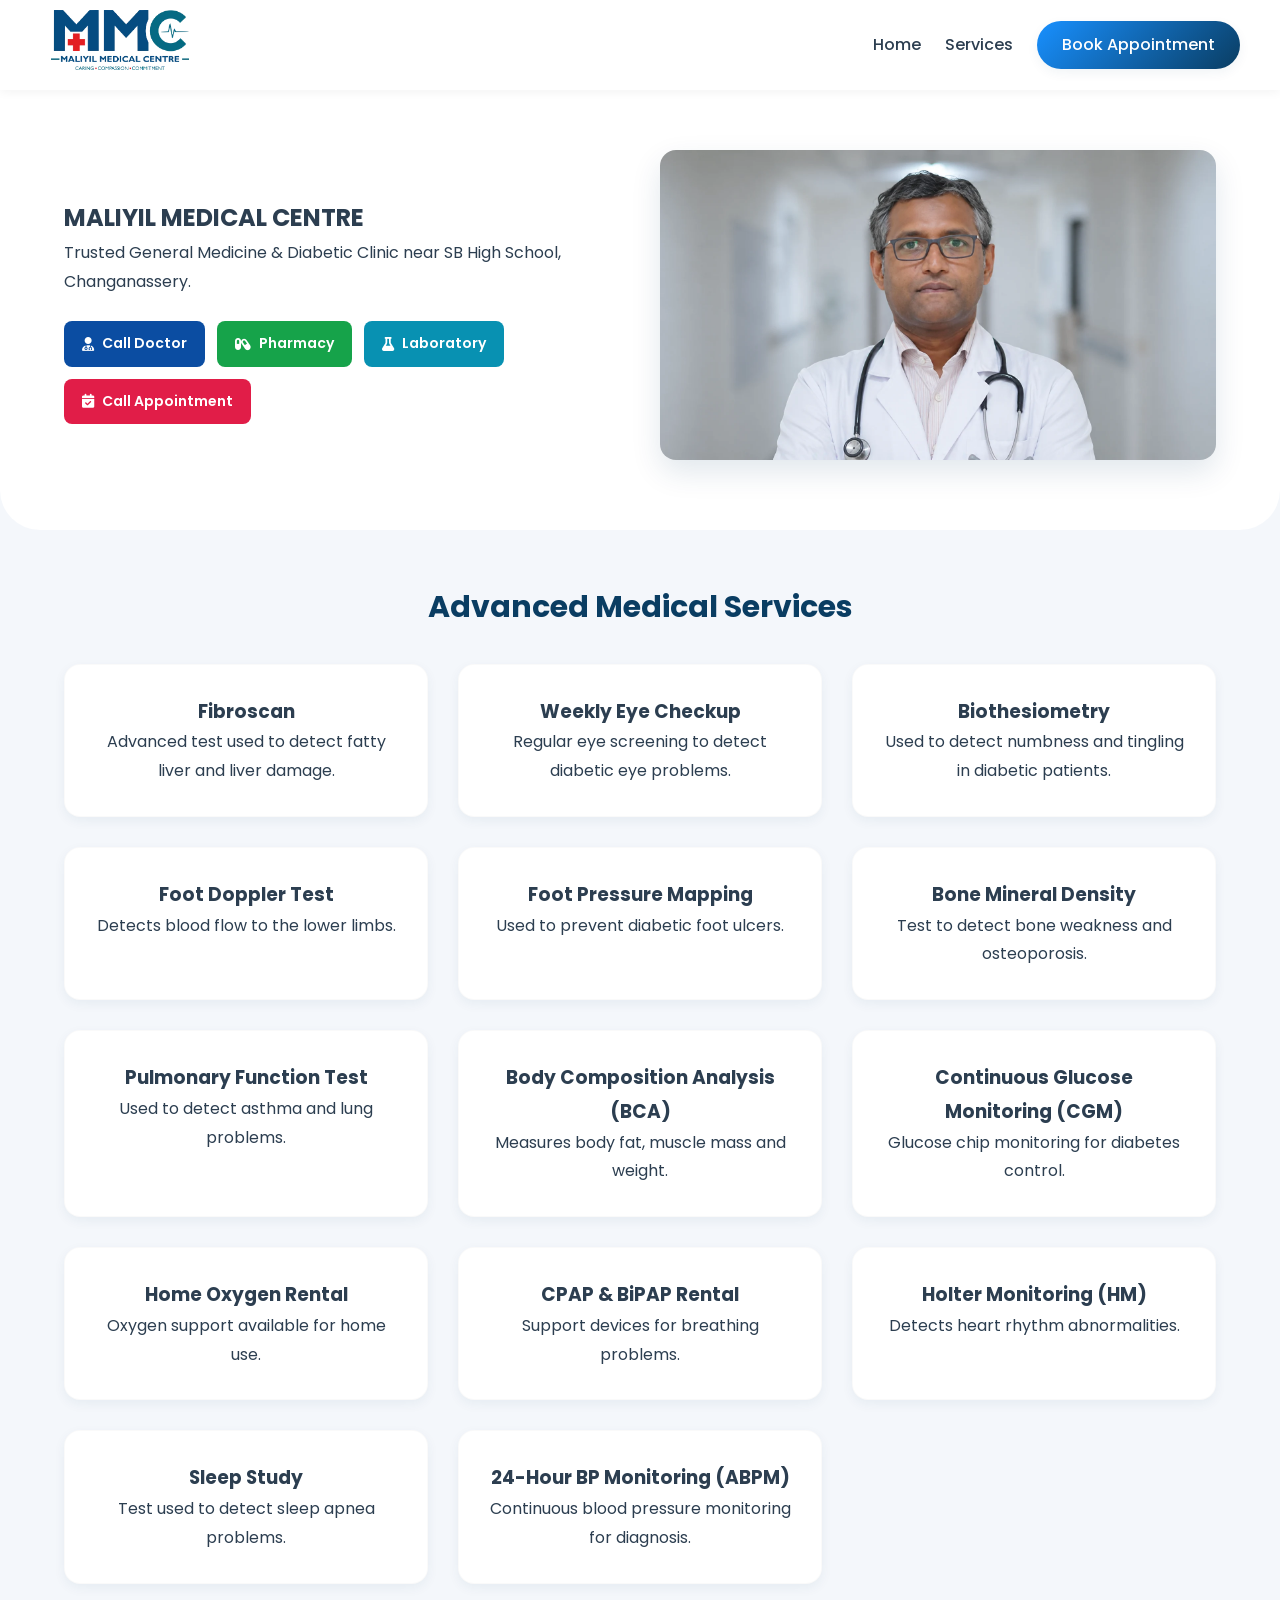
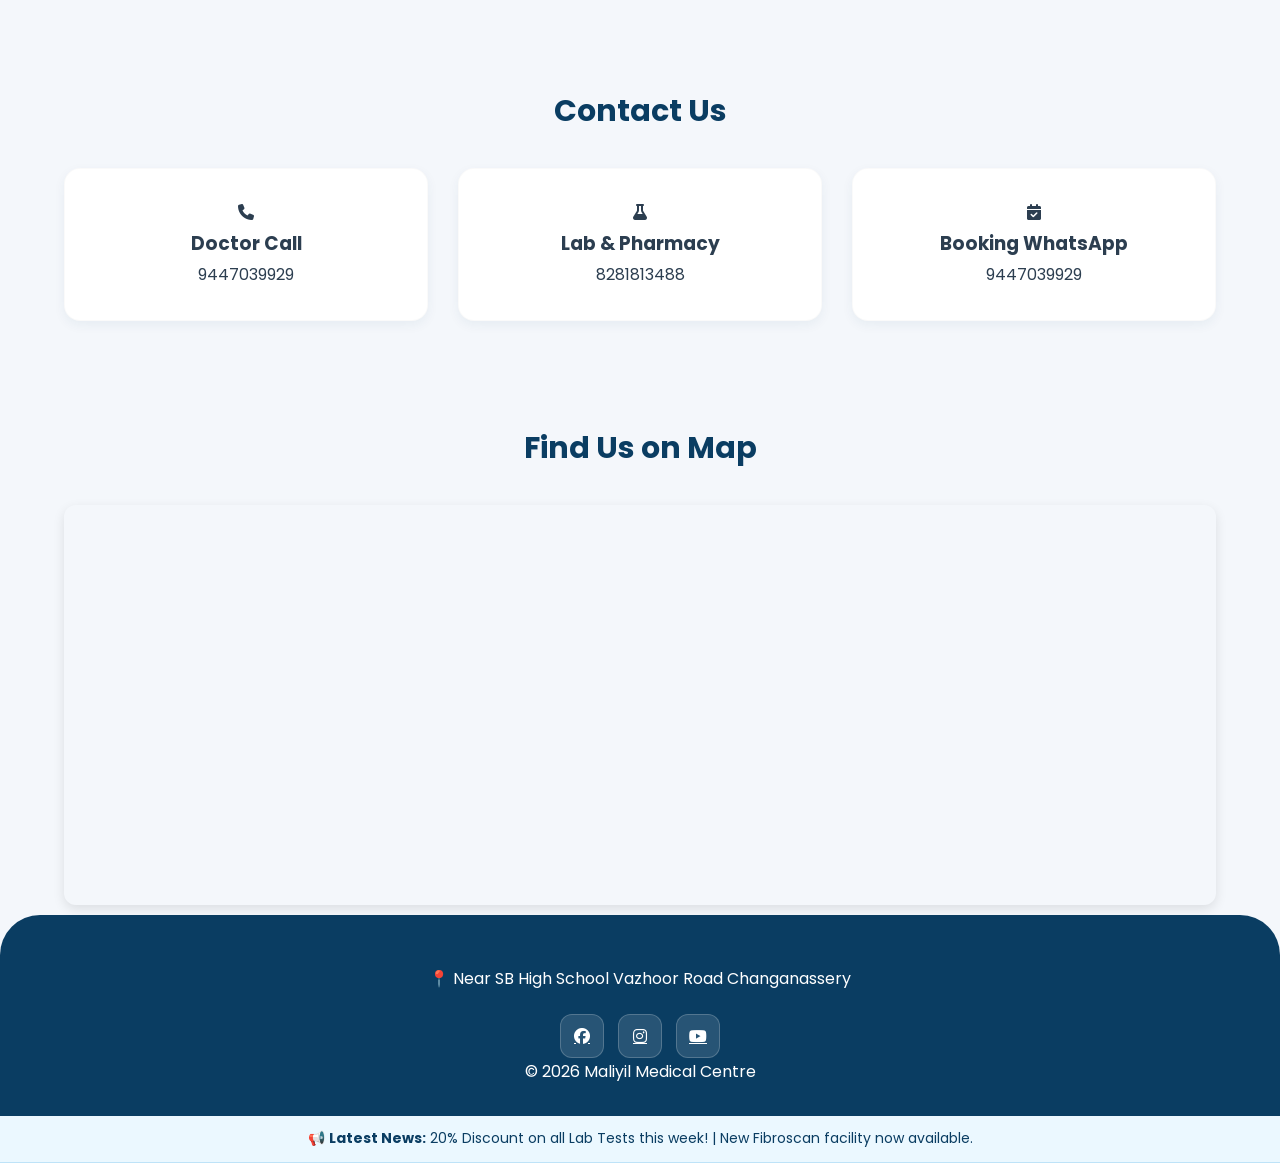
==== commit d7e8f472: "Update phone number to 9447039929" ====
--- a/index.html
+++ b/index.html
@@ -102,7 +102,7 @@
             Laboratory
           </a>
 
-          <a href="tel:8943904357" class="call-btn appointment">
+          <a href="tel:9447039929" class="call-btn appointment">
 
             <i class="fa-solid fa-calendar-check"></i>
             Call Appointment
@@ -441,7 +441,7 @@
 
           <p>
 
-            8943904357
+            9447039929
 
           </p>
 
--- a/style.css
+++ b/style.css
@@ -593,6 +593,10 @@
   border-left: 5px solid #3498db;
 }
 
+.staff-slot-card.blocked {
+  border-left: 5px solid #e67e22;
+}
+
 .staff-slot-header {
   display: flex;
   justify-content: space-between;
@@ -629,6 +633,11 @@
   color: #2980b9;
 }
 
+.staff-slot-badge.blocked {
+  background: rgba(230, 126, 34, 0.1);
+  color: #d35400;
+}
+
 .staff-patient-info {
   width: 100%;
   text-align: left;
@@ -659,6 +668,15 @@
 
 .btn-staff-action.book:hover {
   background: #27ae60;
+}
+
+.btn-staff-action.block {
+  background: #e67e22;
+  color: var(--white);
+}
+
+.btn-staff-action.block:hover {
+  background: #d35400;
 }
 
 .btn-staff-action.cancel {
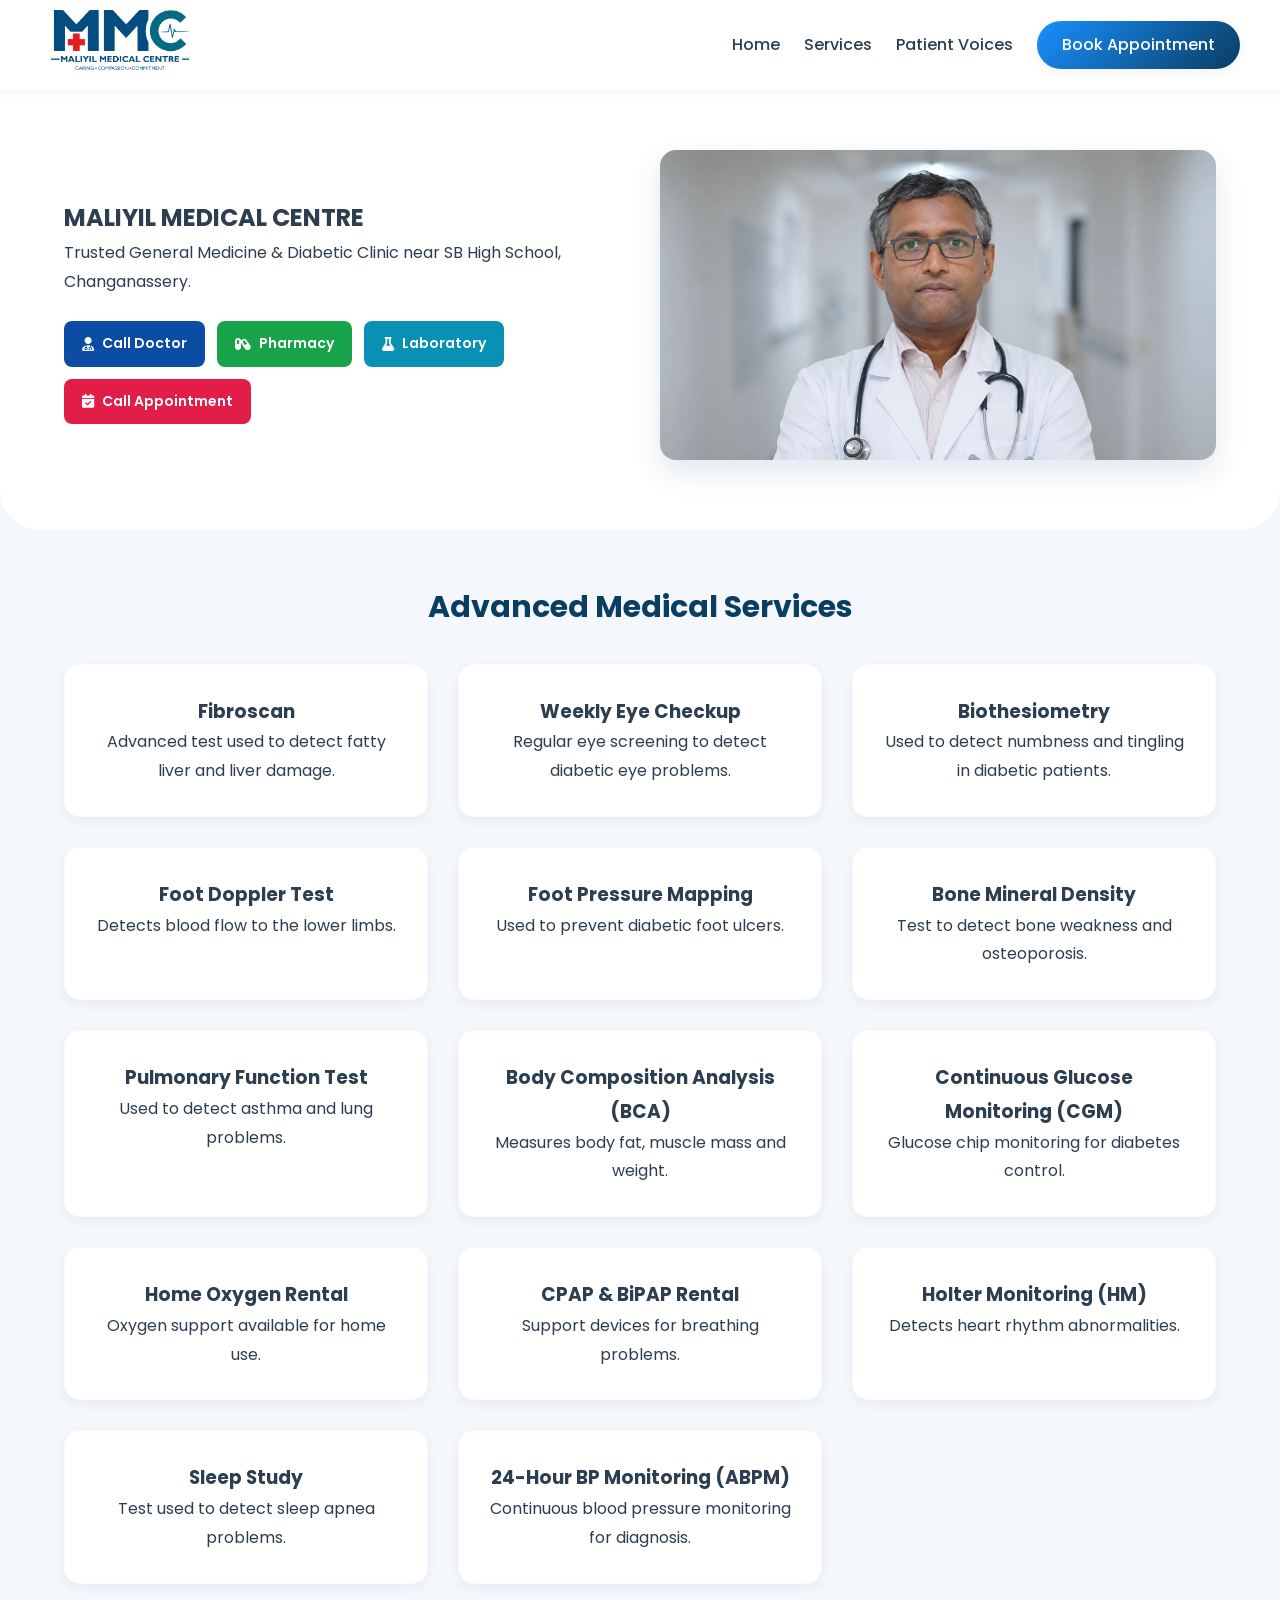
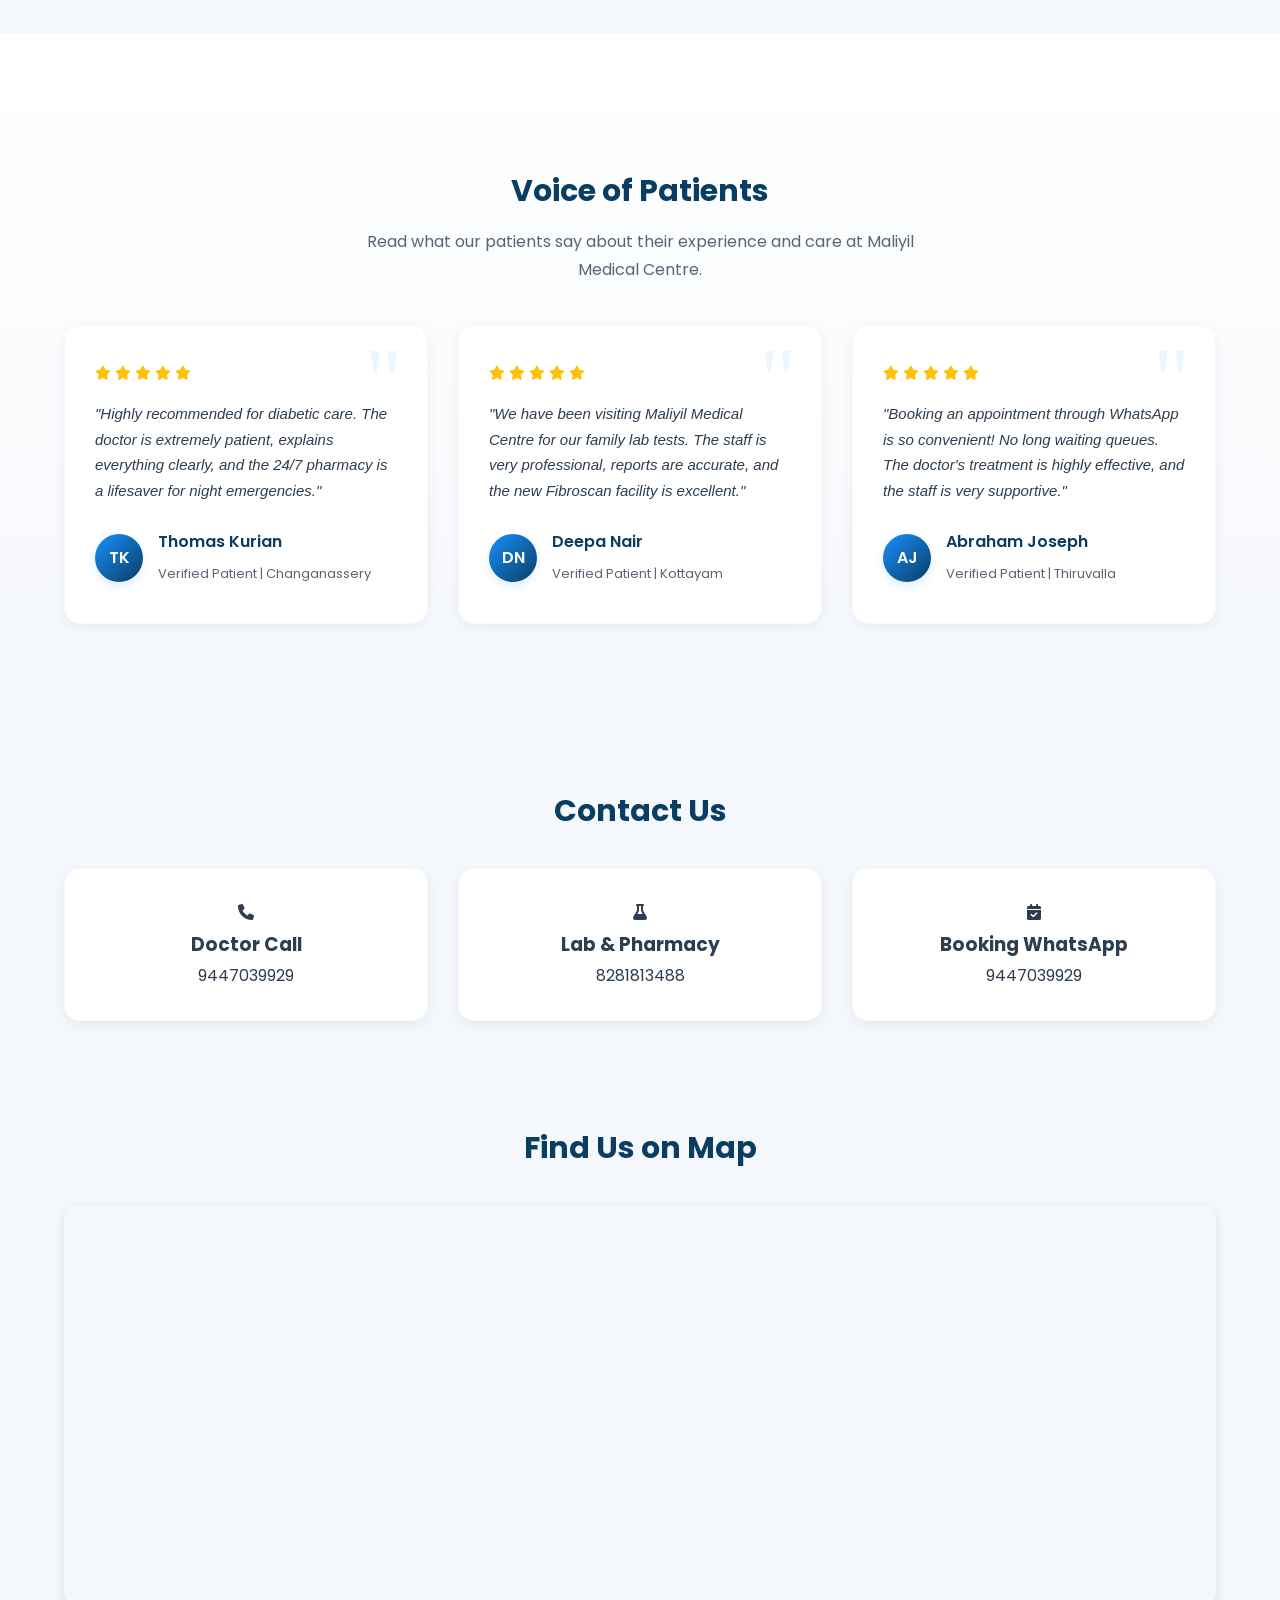
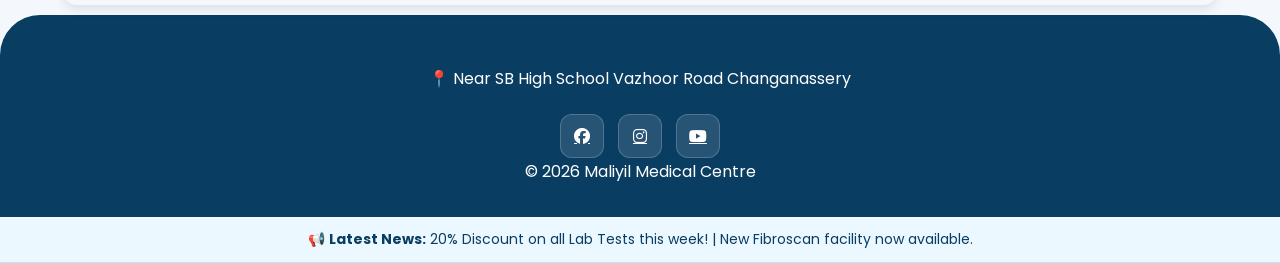
==== commit bce69bc3: "feat: add Voice of Patients (testimonials) section and navigation menu updates" ====
--- a/index.html
+++ b/index.html
@@ -56,6 +56,8 @@
 
         <a href="services.html">Services</a>
 
+        <a href="#testimonials">Patient Voices</a>
+
         <a href="contact.html" class="btn-main">
           Book Appointment
         </a>
@@ -386,6 +388,86 @@
 
   </section>
 
+  <!-- VOICE OF PATIENTS (TESTIMONIALS) -->
+  <section class="testimonials" id="testimonials">
+    <div class="container">
+      <h2 class="section-title">Voice of Patients</h2>
+      <p class="testimonials-subtitle">
+        Read what our patients say about their experience and care at Maliyil Medical Centre.
+      </p>
+
+      <div class="testimonials-grid">
+        <!-- Testimonial 1 -->
+        <div class="testimonial-card">
+          <div>
+            <div class="testimonial-stars">
+              <i class="fa-solid fa-star"></i>
+              <i class="fa-solid fa-star"></i>
+              <i class="fa-solid fa-star"></i>
+              <i class="fa-solid fa-star"></i>
+              <i class="fa-solid fa-star"></i>
+            </div>
+            <p class="testimonial-text">
+              "Highly recommended for diabetic care. The doctor is extremely patient, explains everything clearly, and the 24/7 pharmacy is a lifesaver for night emergencies."
+            </p>
+          </div>
+          <div class="testimonial-user">
+            <div class="testimonial-avatar">TK</div>
+            <div class="testimonial-info">
+              <h4>Thomas Kurian</h4>
+              <span>Verified Patient | Changanassery</span>
+            </div>
+          </div>
+        </div>
+
+        <!-- Testimonial 2 -->
+        <div class="testimonial-card">
+          <div>
+            <div class="testimonial-stars">
+              <i class="fa-solid fa-star"></i>
+              <i class="fa-solid fa-star"></i>
+              <i class="fa-solid fa-star"></i>
+              <i class="fa-solid fa-star"></i>
+              <i class="fa-solid fa-star"></i>
+            </div>
+            <p class="testimonial-text">
+              "We have been visiting Maliyil Medical Centre for our family lab tests. The staff is very professional, reports are accurate, and the new Fibroscan facility is excellent."
+            </p>
+          </div>
+          <div class="testimonial-user">
+            <div class="testimonial-avatar">DN</div>
+            <div class="testimonial-info">
+              <h4>Deepa Nair</h4>
+              <span>Verified Patient | Kottayam</span>
+            </div>
+          </div>
+        </div>
+
+        <!-- Testimonial 3 -->
+        <div class="testimonial-card">
+          <div>
+            <div class="testimonial-stars">
+              <i class="fa-solid fa-star"></i>
+              <i class="fa-solid fa-star"></i>
+              <i class="fa-solid fa-star"></i>
+              <i class="fa-solid fa-star"></i>
+              <i class="fa-solid fa-star"></i>
+            </div>
+            <p class="testimonial-text">
+              "Booking an appointment through WhatsApp is so convenient! No long waiting queues. The doctor's treatment is highly effective, and the staff is very supportive."
+            </p>
+          </div>
+          <div class="testimonial-user">
+            <div class="testimonial-avatar">AJ</div>
+            <div class="testimonial-info">
+              <h4>Abraham Joseph</h4>
+              <span>Verified Patient | Thiruvalla</span>
+            </div>
+          </div>
+        </div>
+      </div>
+    </div>
+  </section>
 
   <!-- CONTACT QUICK -->
 
--- a/style.css
+++ b/style.css
@@ -360,6 +360,105 @@
   transform: translateY(-2px);
 }
 
+/* 7.5. TESTIMONIALS (VOICE OF PATIENTS) */
+.testimonials {
+  padding: 80px 0;
+  background: linear-gradient(180deg, var(--white) 0%, var(--bg-light) 100%);
+  position: relative;
+}
+
+.testimonials-subtitle {
+  text-align: center;
+  color: var(--text-muted);
+  max-width: 600px;
+  margin: -20px auto 40px;
+  font-size: 16px;
+}
+
+.testimonials-grid {
+  display: grid;
+  grid-template-columns: repeat(auto-fit, minmax(320px, 1fr));
+  gap: 30px;
+  margin-top: 20px;
+  padding-bottom: 30px;
+}
+
+.testimonial-card {
+  background: var(--white);
+  padding: 35px 30px;
+  border-radius: var(--radius);
+  box-shadow: var(--shadow-sm);
+  position: relative;
+  transition: var(--transition);
+  border: 1px solid rgba(10, 61, 98, 0.03);
+  display: flex;
+  flex-direction: column;
+  justify-content: space-between;
+}
+
+.testimonial-card:hover {
+  transform: translateY(-8px);
+  box-shadow: var(--shadow-lg);
+  border-color: rgba(24, 144, 255, 0.2);
+}
+
+.testimonial-card::before {
+  content: '"';
+  position: absolute;
+  top: 10px;
+  right: 25px;
+  font-size: 90px;
+  font-family: 'Georgia', serif;
+  color: rgba(24, 144, 255, 0.08);
+  line-height: 1;
+}
+
+.testimonial-stars {
+  color: #FFC107;
+  margin-bottom: 15px;
+  font-size: 14px;
+}
+
+.testimonial-text {
+  font-size: 15px;
+  color: var(--text-main);
+  line-height: 1.7;
+  margin-bottom: 25px;
+  font-style: italic;
+}
+
+.testimonial-user {
+  display: flex;
+  align-items: center;
+  gap: 15px;
+}
+
+.testimonial-avatar {
+  width: 48px;
+  height: 48px;
+  border-radius: 50%;
+  background: linear-gradient(135deg, var(--accent-blue), var(--primary-blue));
+  color: var(--white);
+  display: flex;
+  align-items: center;
+  justify-content: center;
+  font-weight: 600;
+  font-size: 16px;
+  box-shadow: 0 4px 10px rgba(24, 144, 255, 0.15);
+}
+
+.testimonial-info h4 {
+  font-size: 16px;
+  color: var(--primary-blue);
+  font-weight: 600;
+  margin-bottom: 2px;
+}
+
+.testimonial-info span {
+  font-size: 13px;
+  color: var(--text-muted);
+}
+
 /* 8. FOOTER & FLOAT */
 .footer {
   background: var(--primary-blue);
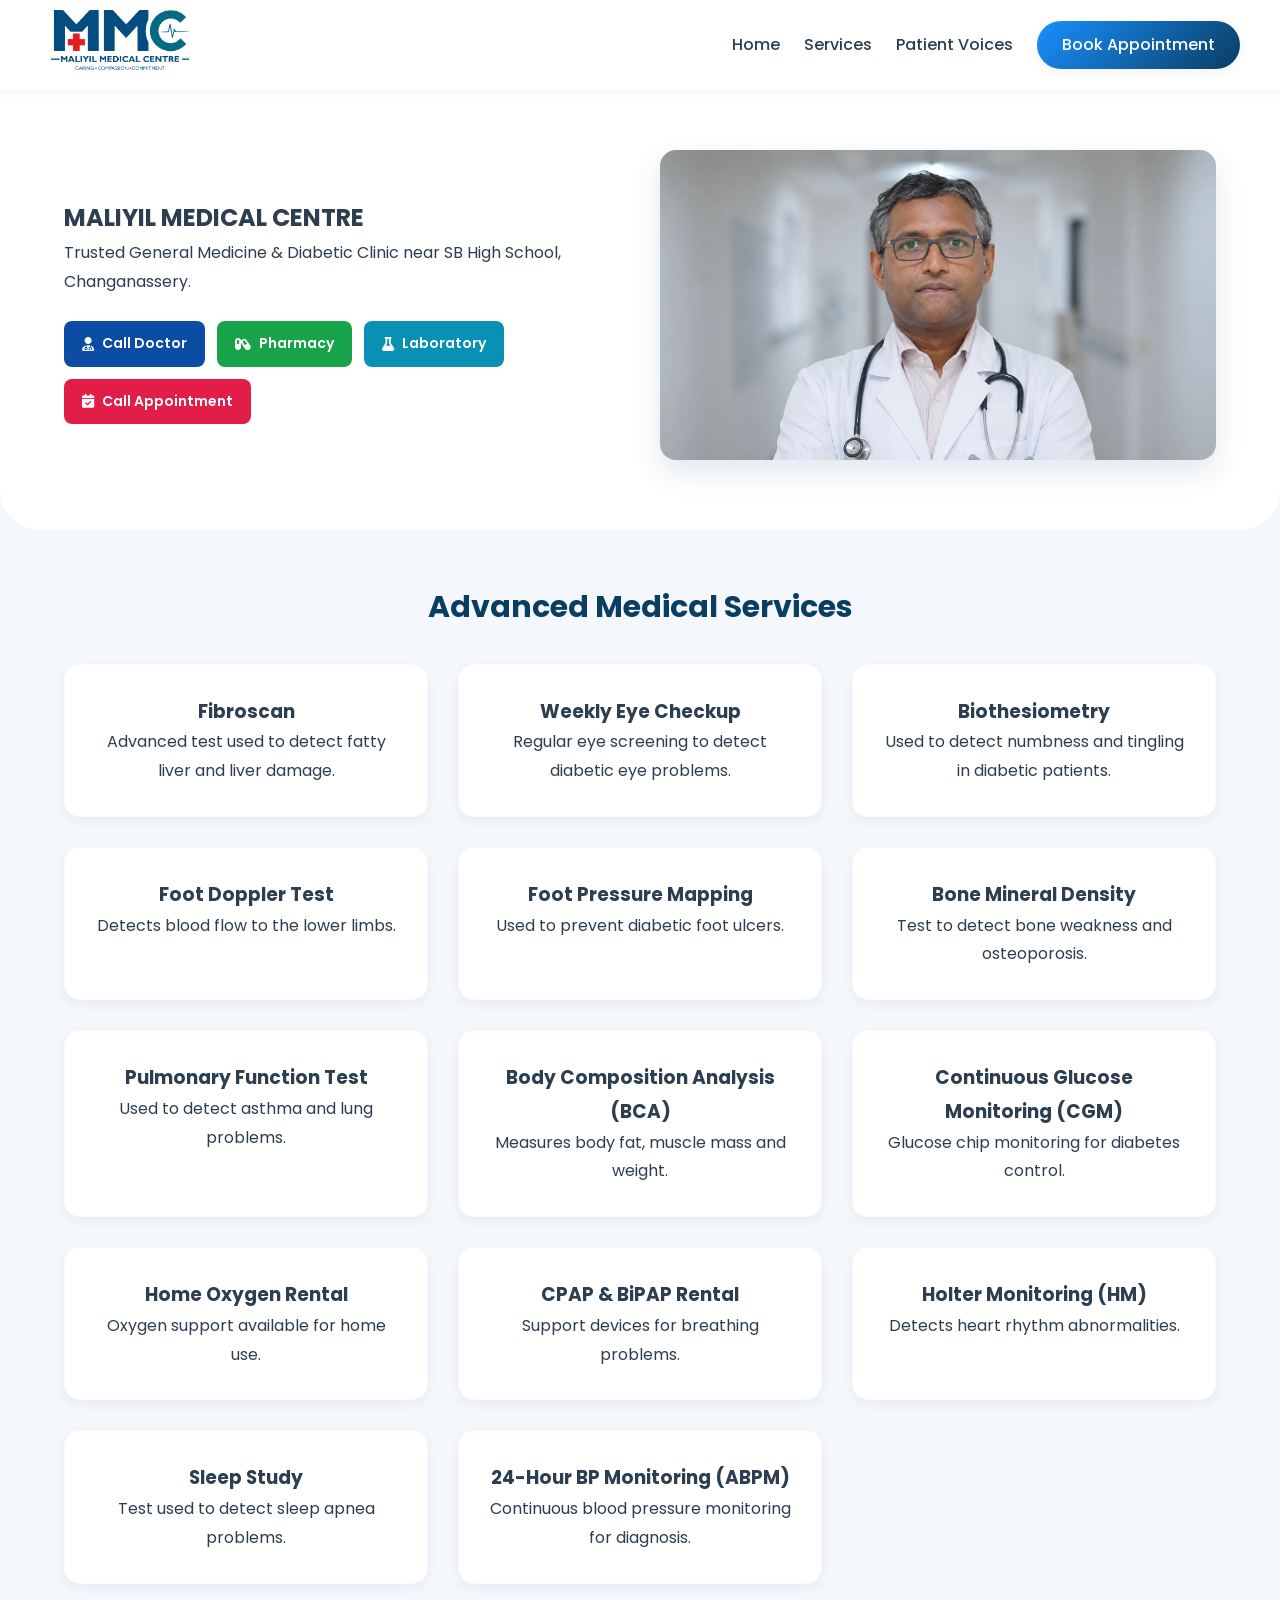
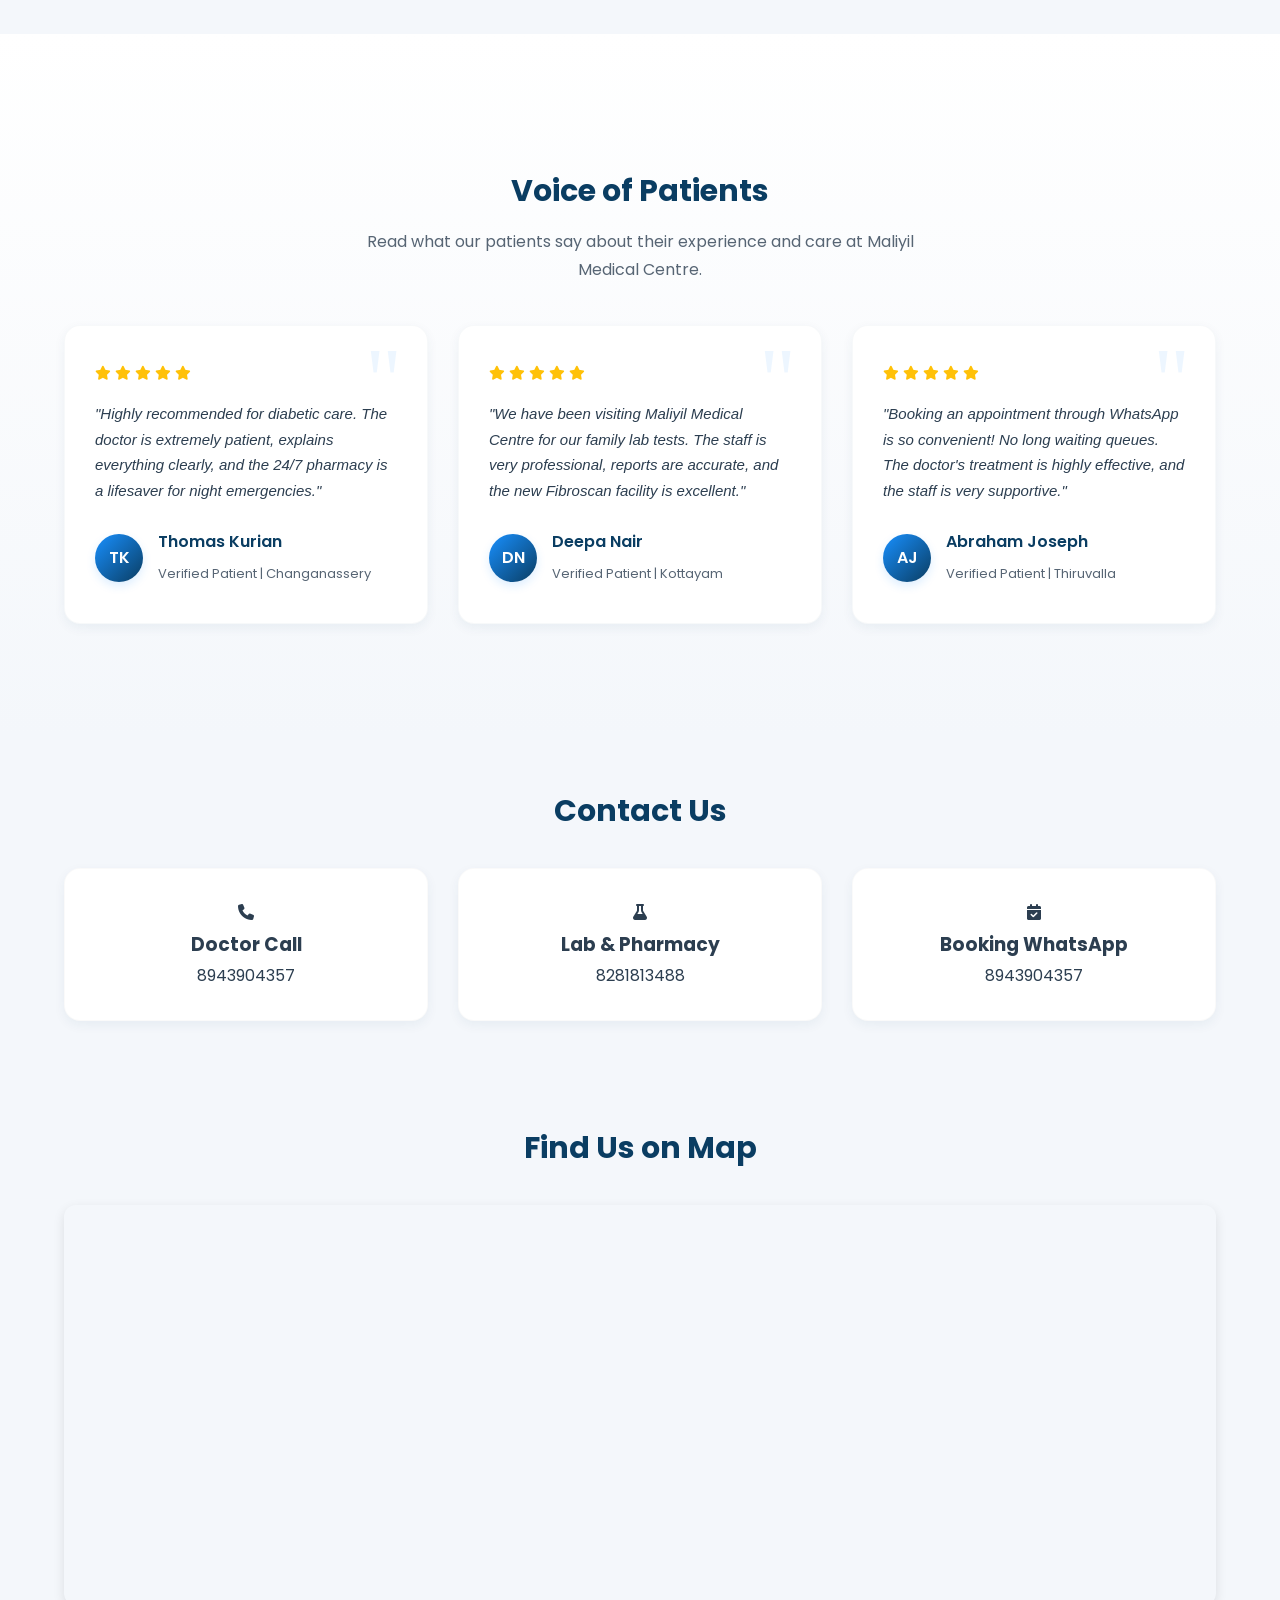
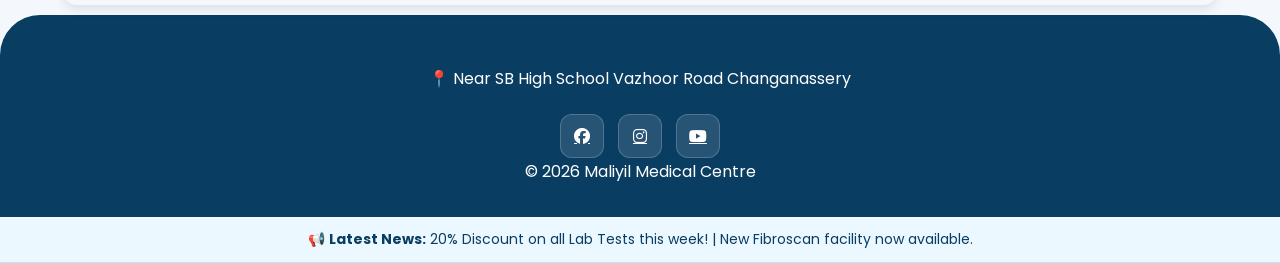
==== commit b05a9317: "Update phone number to 8943904357" ====
--- a/index.html
+++ b/index.html
@@ -89,7 +89,7 @@
 
         <div class="hero-buttons">
 
-          <a href="tel:9447039929" class="call-btn doctor">
+          <a href="tel:8943904357" class="call-btn doctor">
             <i class="fa-solid fa-user-doctor"></i>
             Call Doctor
           </a>
@@ -104,7 +104,7 @@
             Laboratory
           </a>
 
-          <a href="tel:9447039929" class="call-btn appointment">
+          <a href="tel:8943904357" class="call-btn appointment">
 
             <i class="fa-solid fa-calendar-check"></i>
             Call Appointment
@@ -491,7 +491,7 @@
 
           <p>
 
-            9447039929
+            8943904357
 
           </p>
 
@@ -523,7 +523,7 @@
 
           <p>
 
-            9447039929
+            8943904357
 
           </p>
 
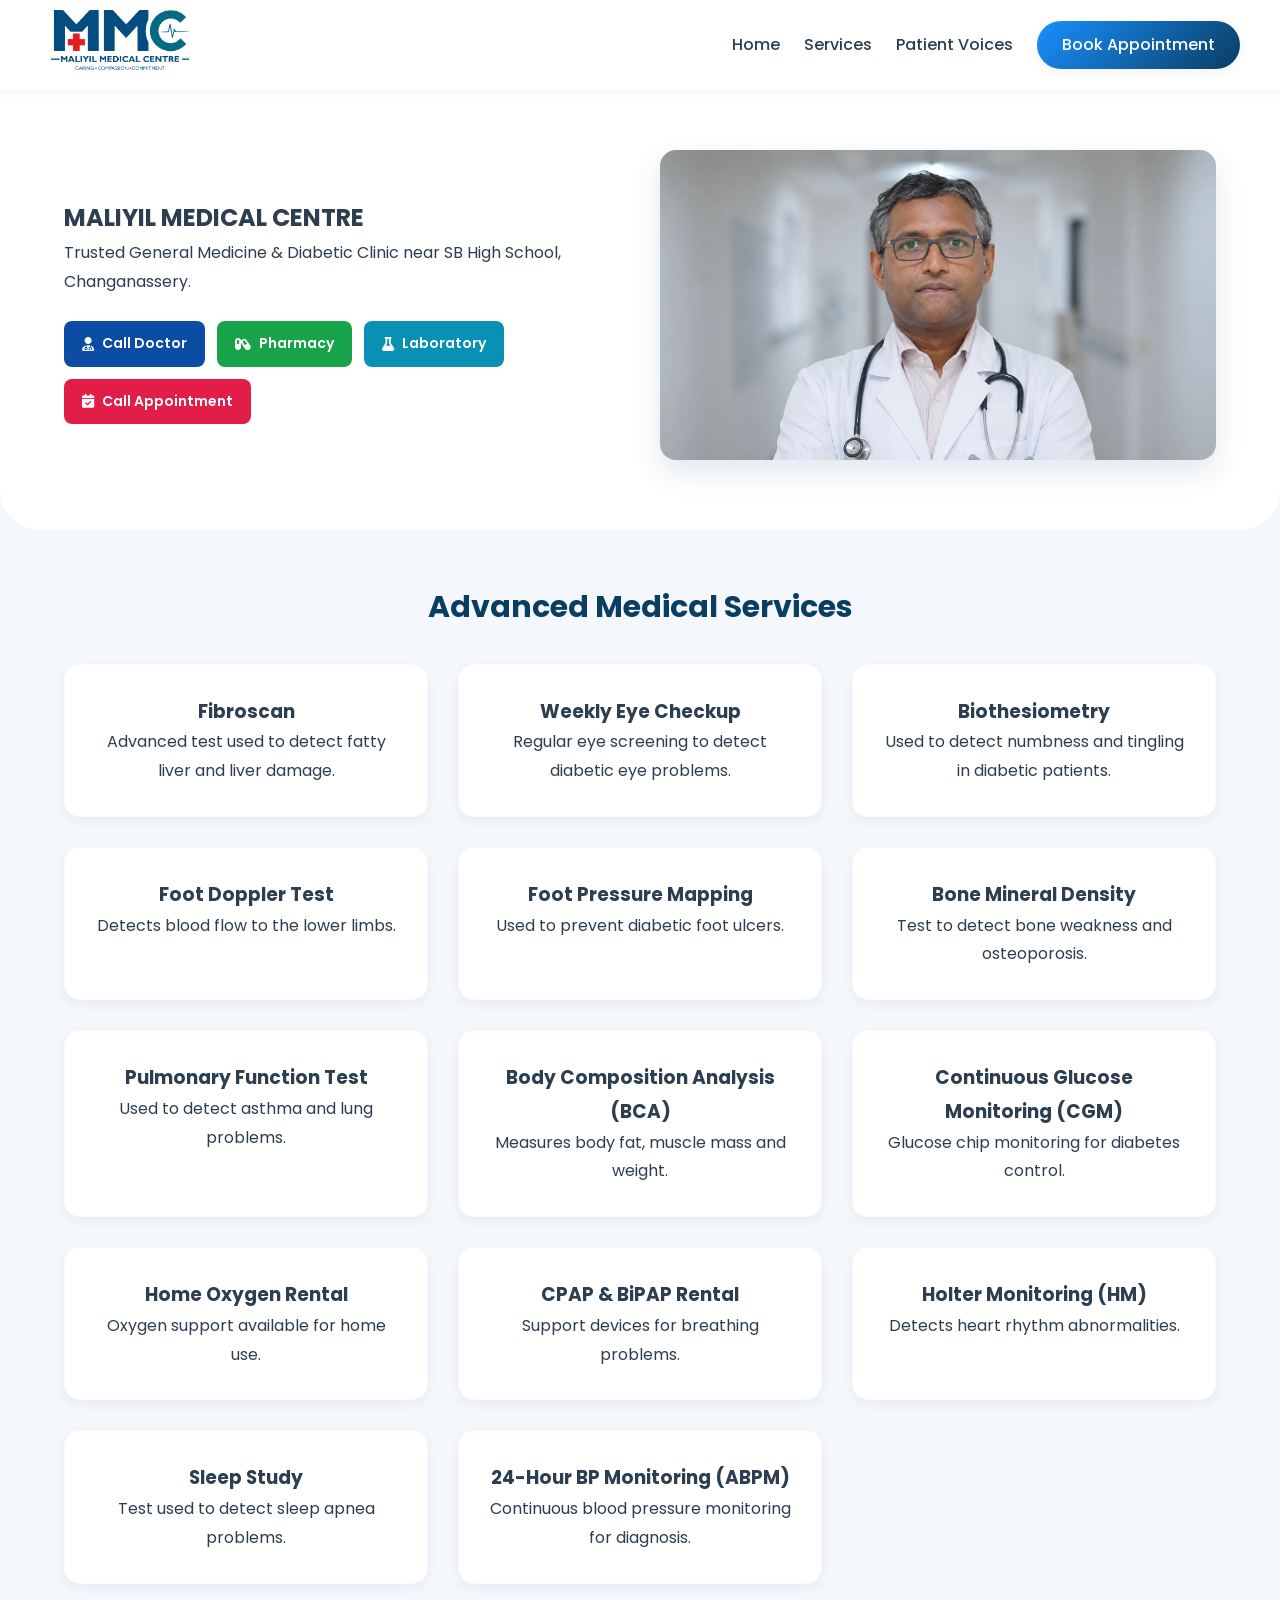
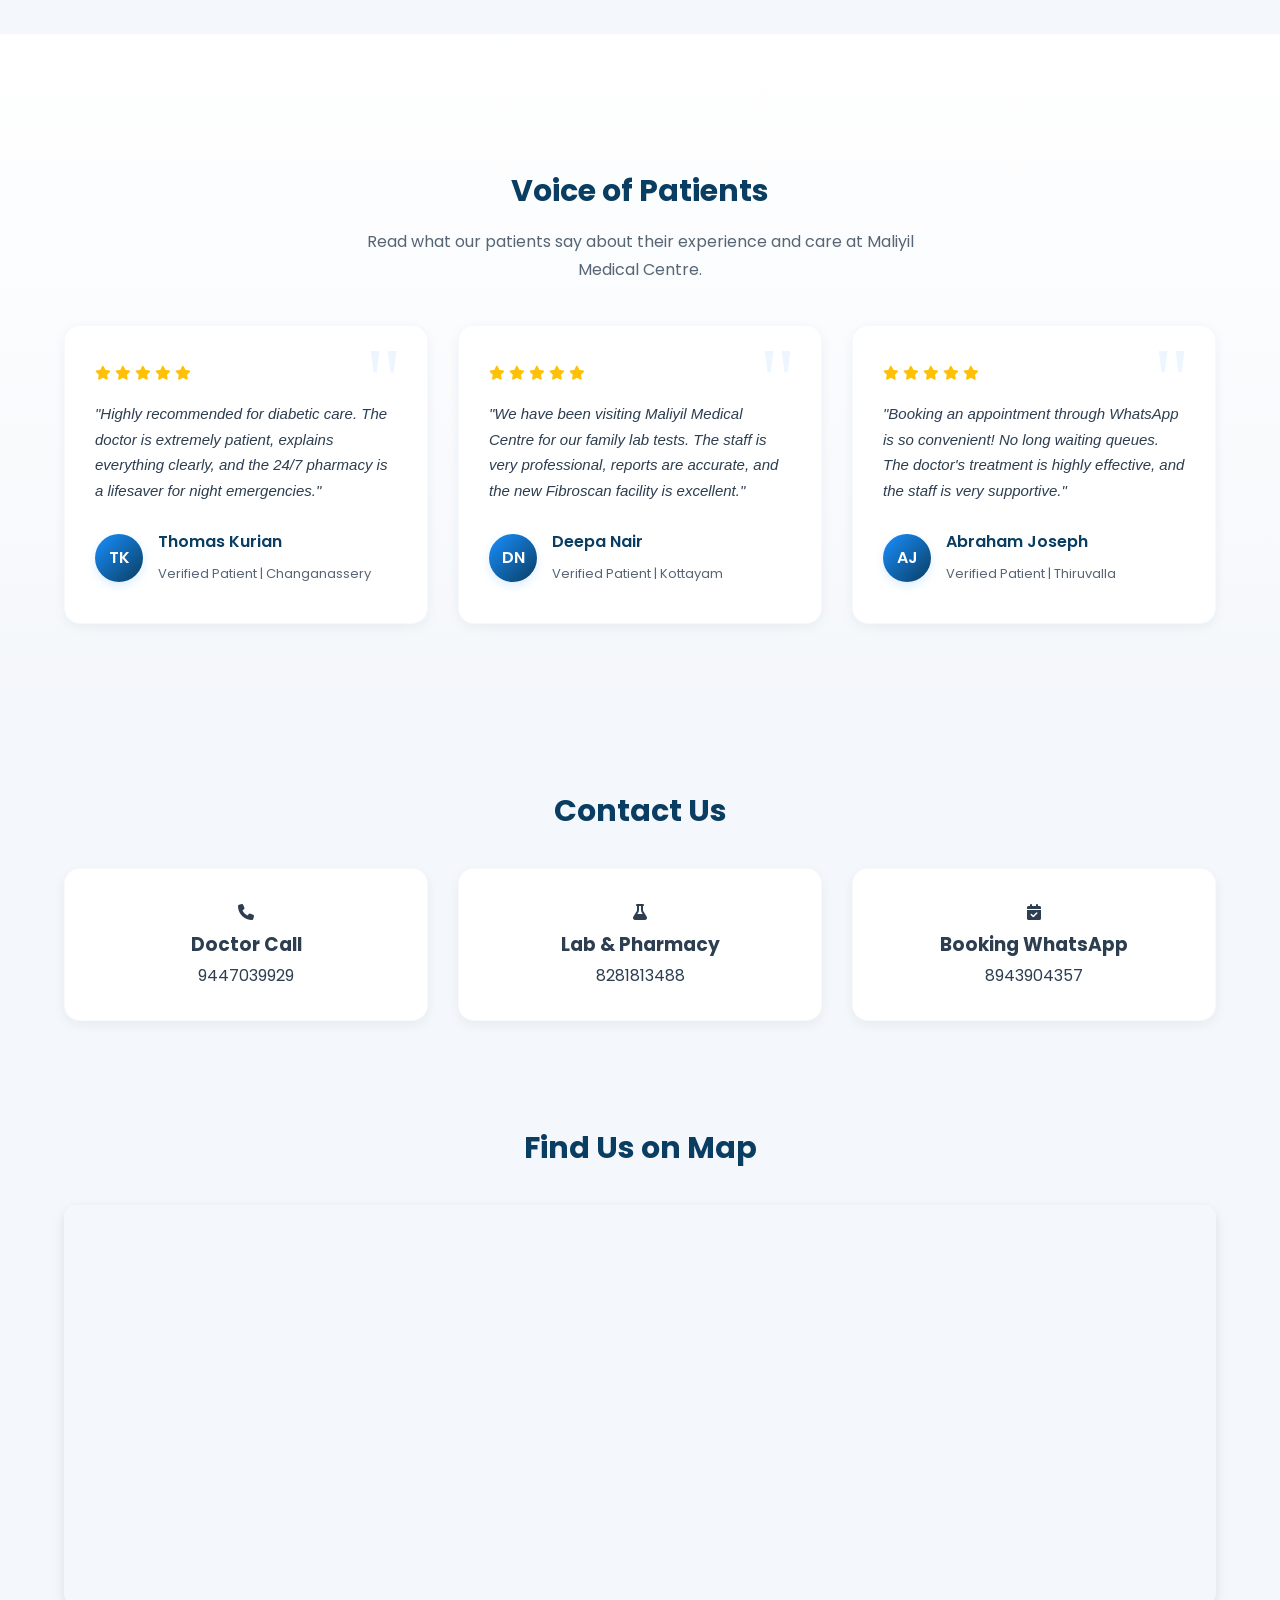
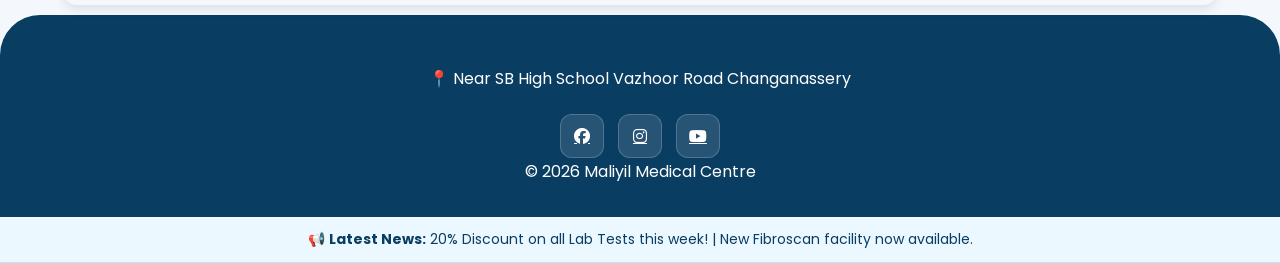
==== commit 2eedfe73: "Update Doctor Call phone number to 9447039929" ====
--- a/index.html
+++ b/index.html
@@ -89,7 +89,7 @@
 
         <div class="hero-buttons">
 
-          <a href="tel:8943904357" class="call-btn doctor">
+          <a href="tel:9447039929" class="call-btn doctor">
             <i class="fa-solid fa-user-doctor"></i>
             Call Doctor
           </a>
@@ -491,7 +491,7 @@
 
           <p>
 
-            8943904357
+            9447039929
 
           </p>
 
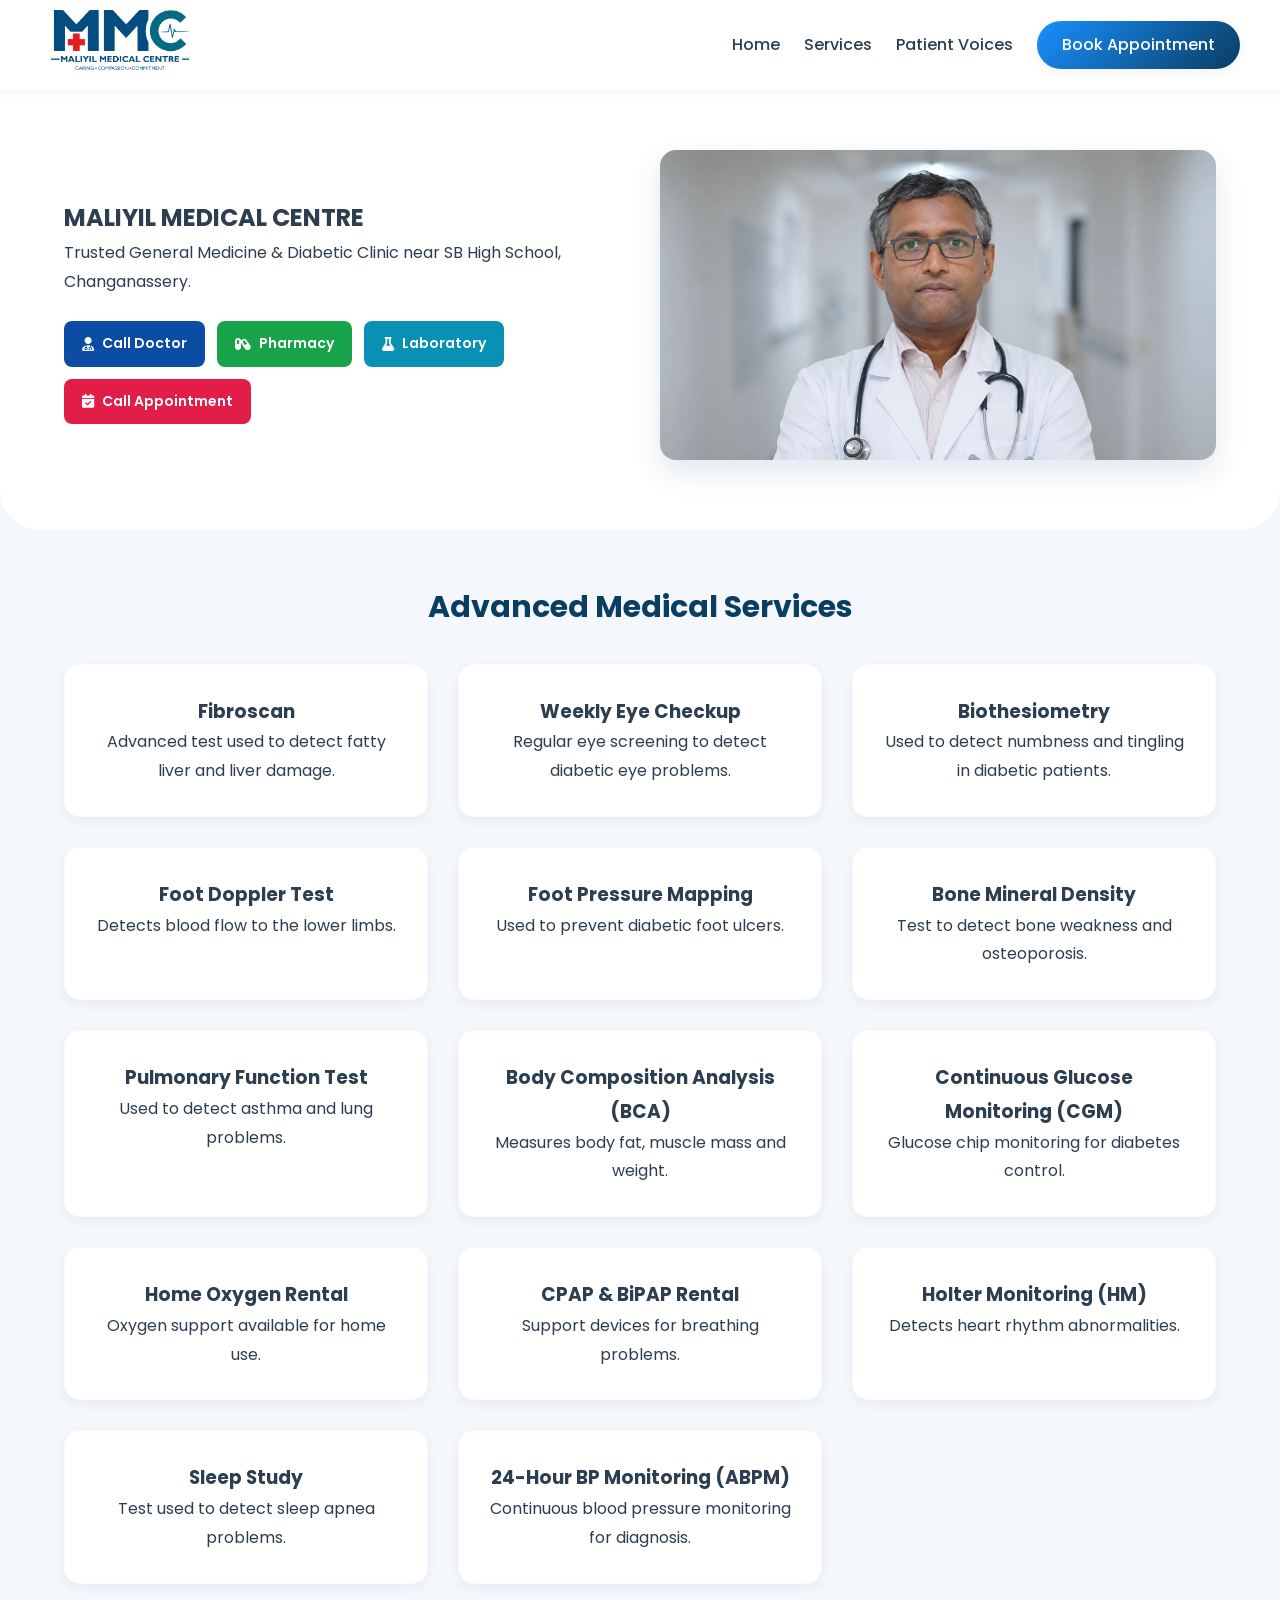
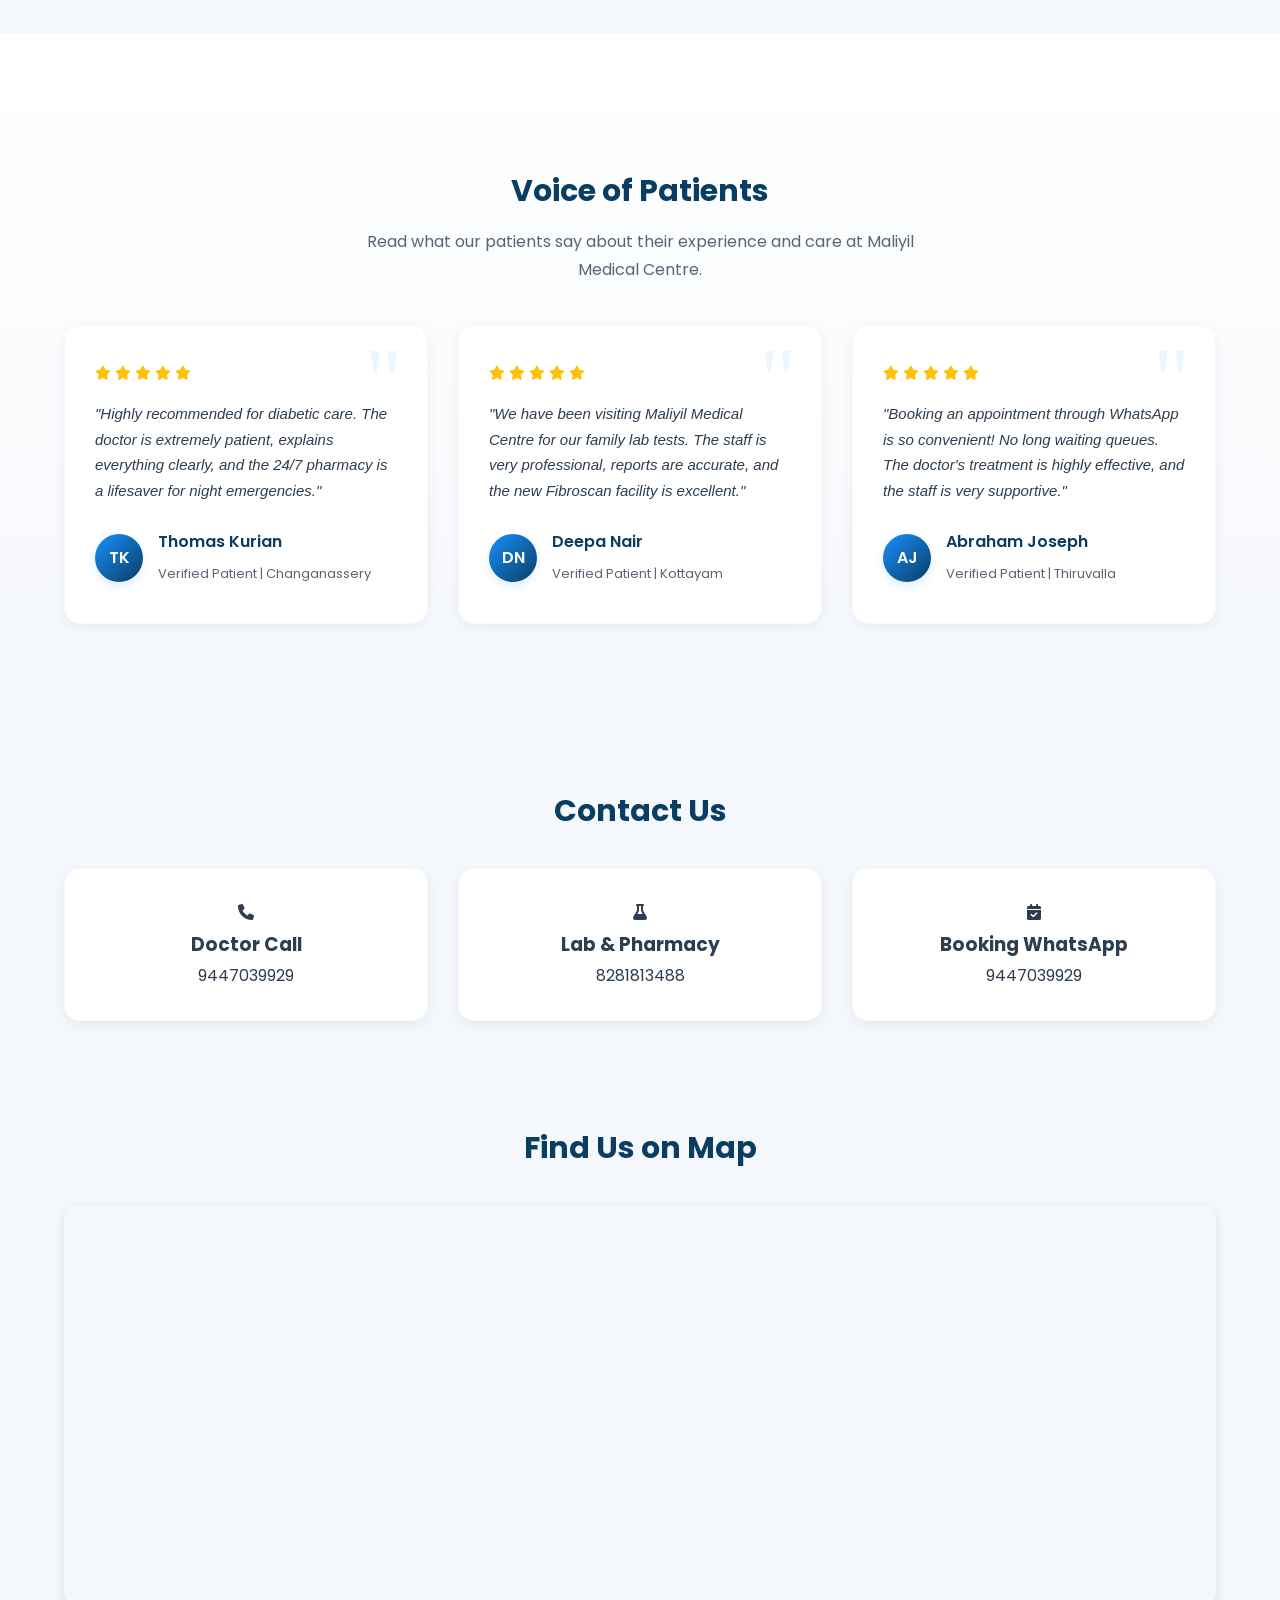
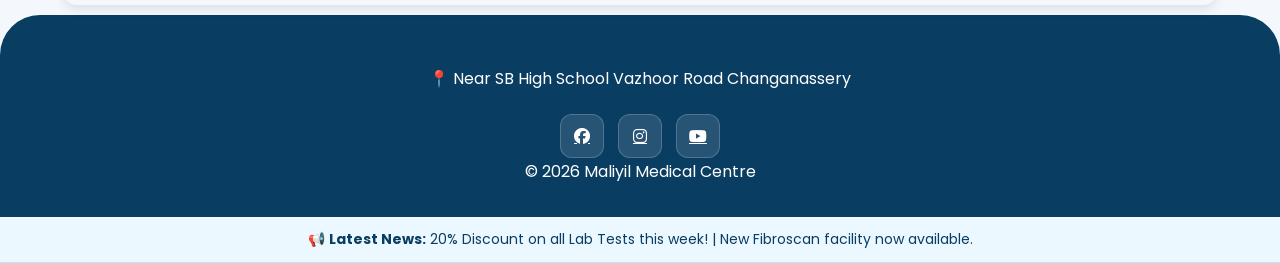
==== commit 5acd4179: "Update phone number to 9447039929" ====
--- a/index.html
+++ b/index.html
@@ -104,7 +104,7 @@
             Laboratory
           </a>
 
-          <a href="tel:8943904357" class="call-btn appointment">
+          <a href="tel:9447039929" class="call-btn appointment">
 
             <i class="fa-solid fa-calendar-check"></i>
             Call Appointment
@@ -523,7 +523,7 @@
 
           <p>
 
-            8943904357
+            9447039929
 
           </p>
 
